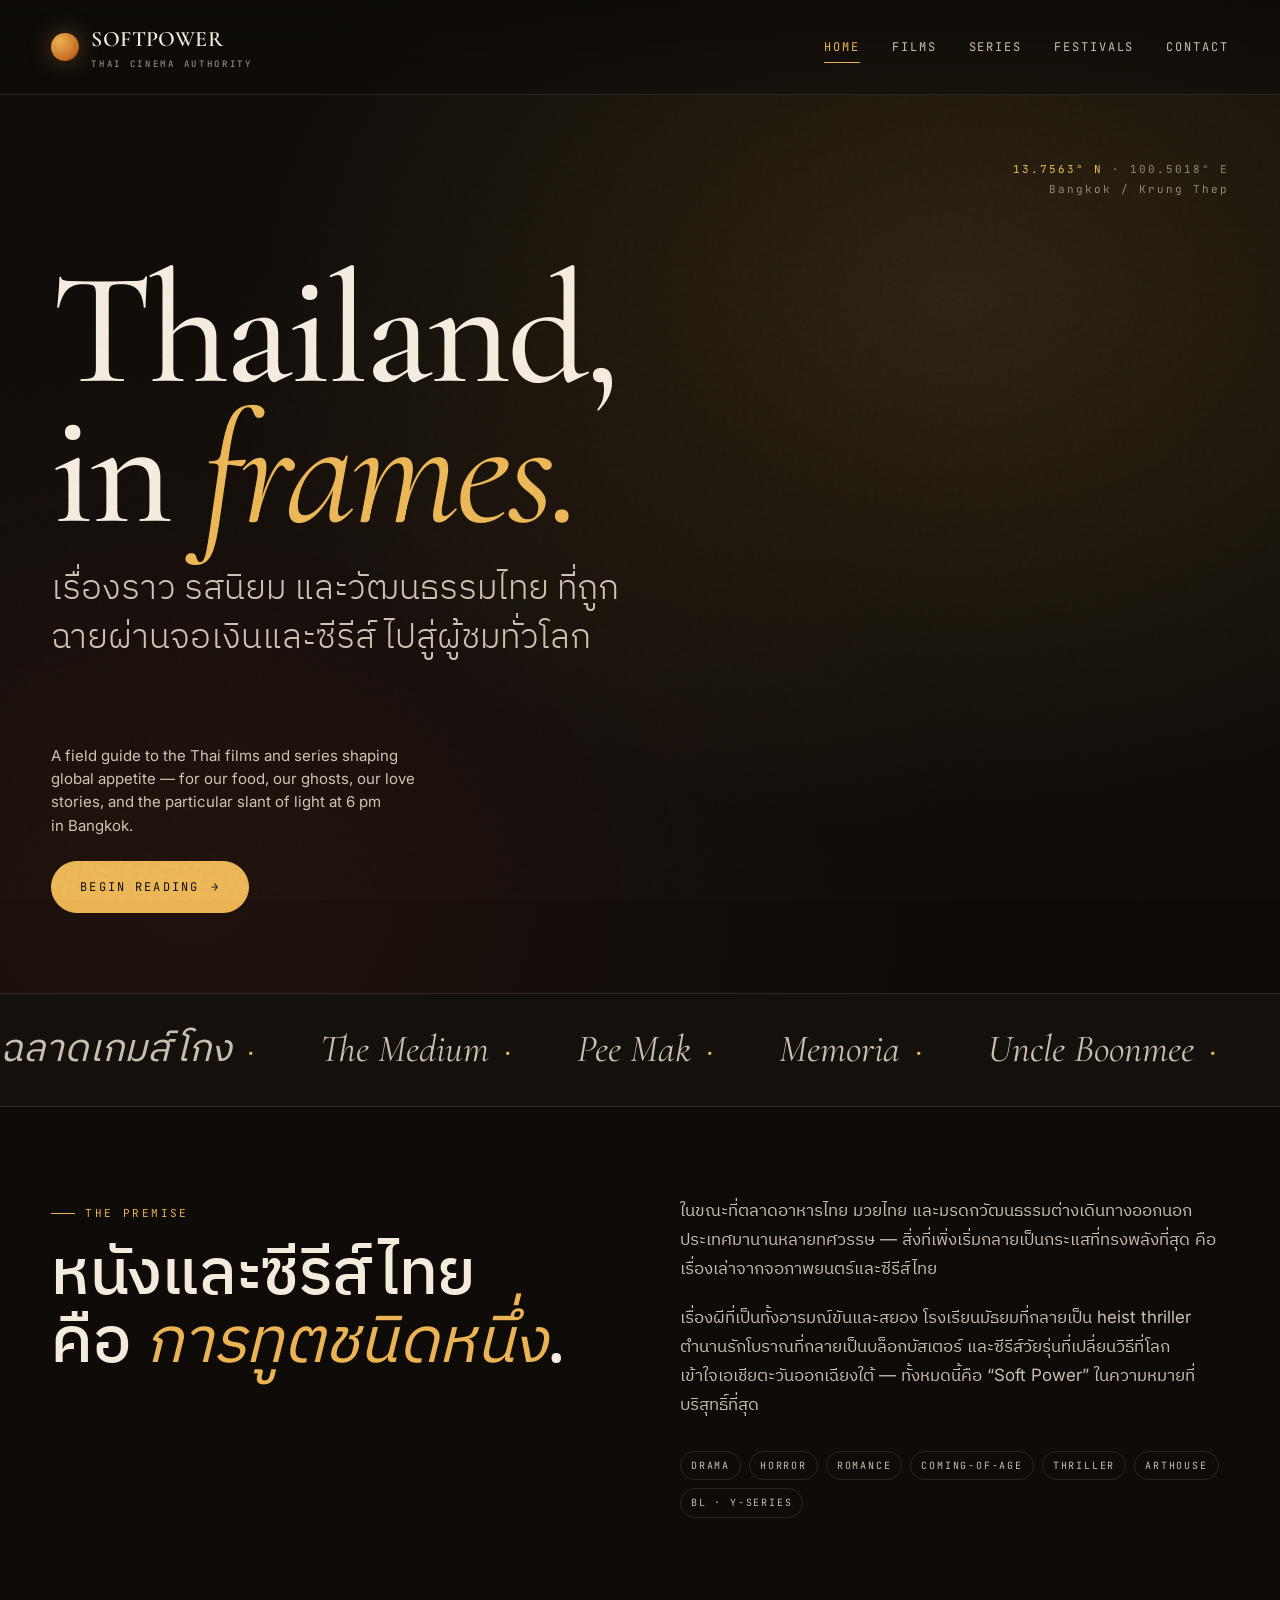
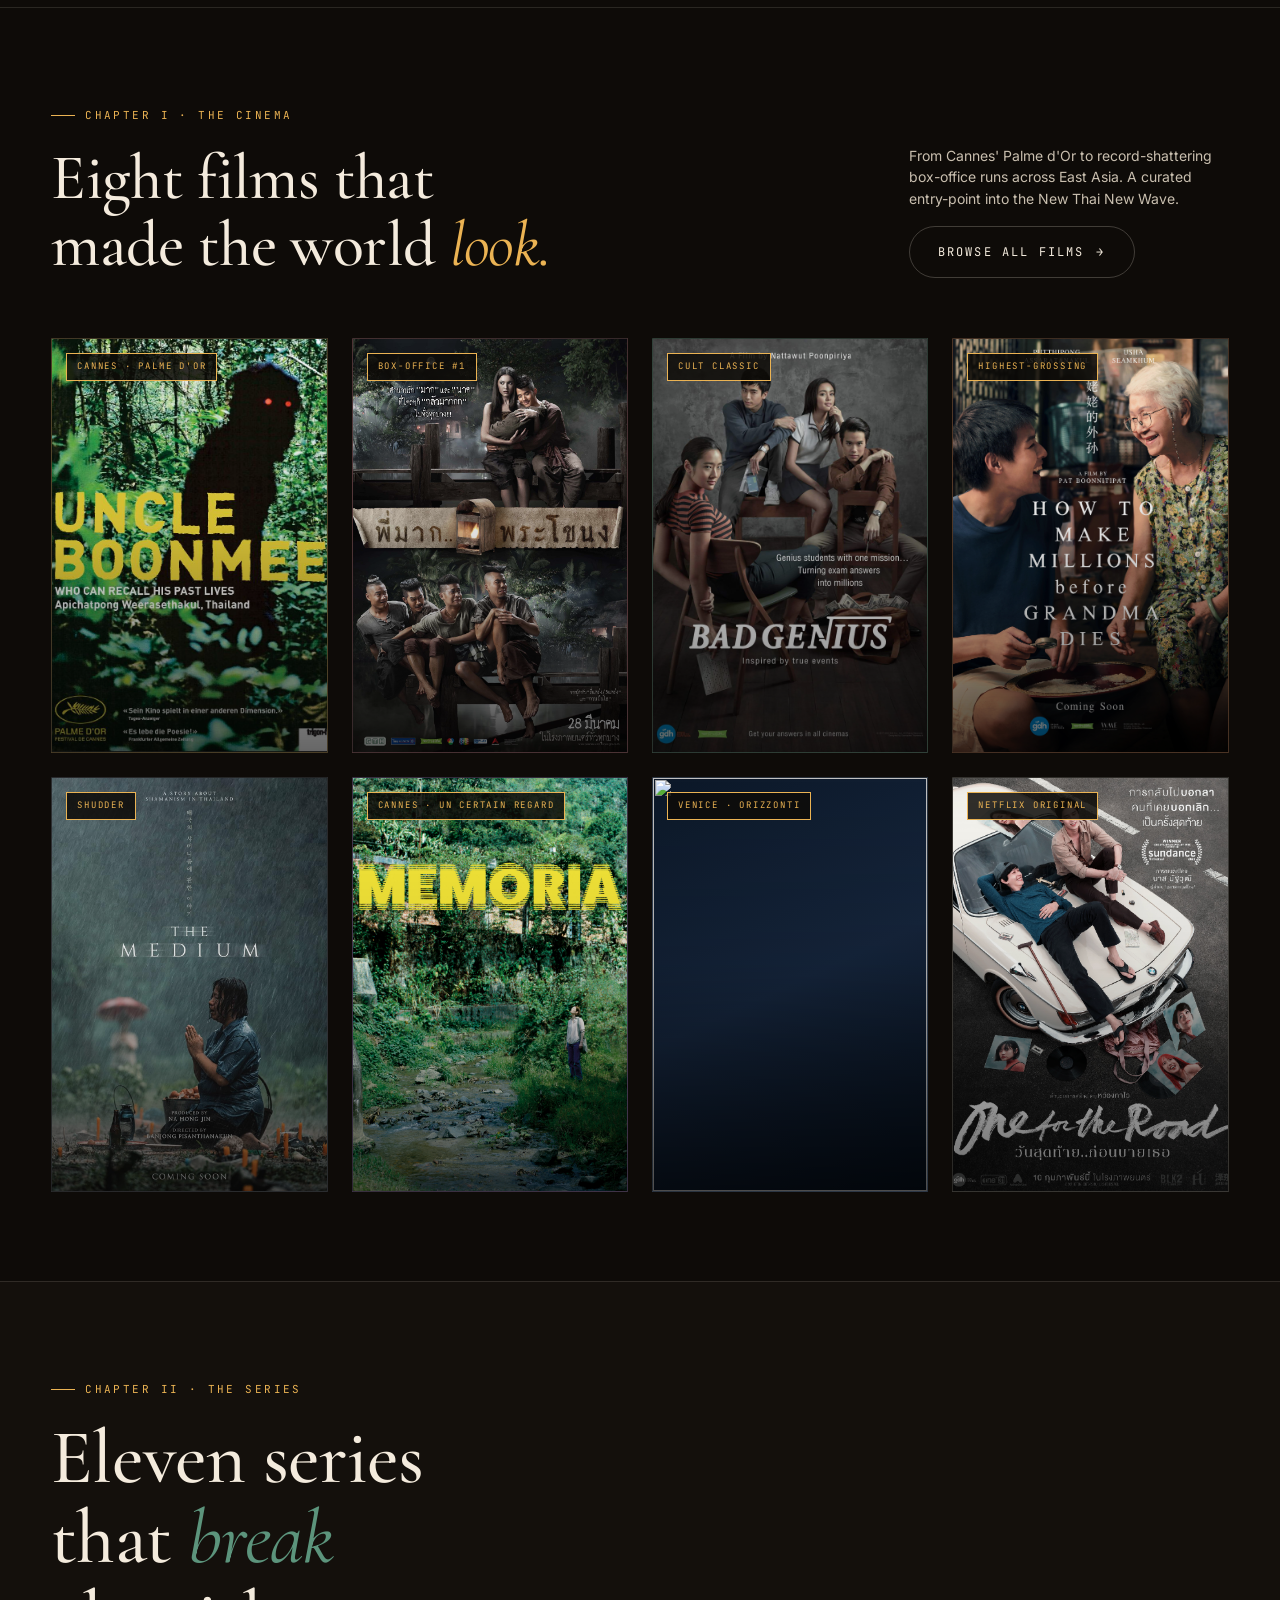
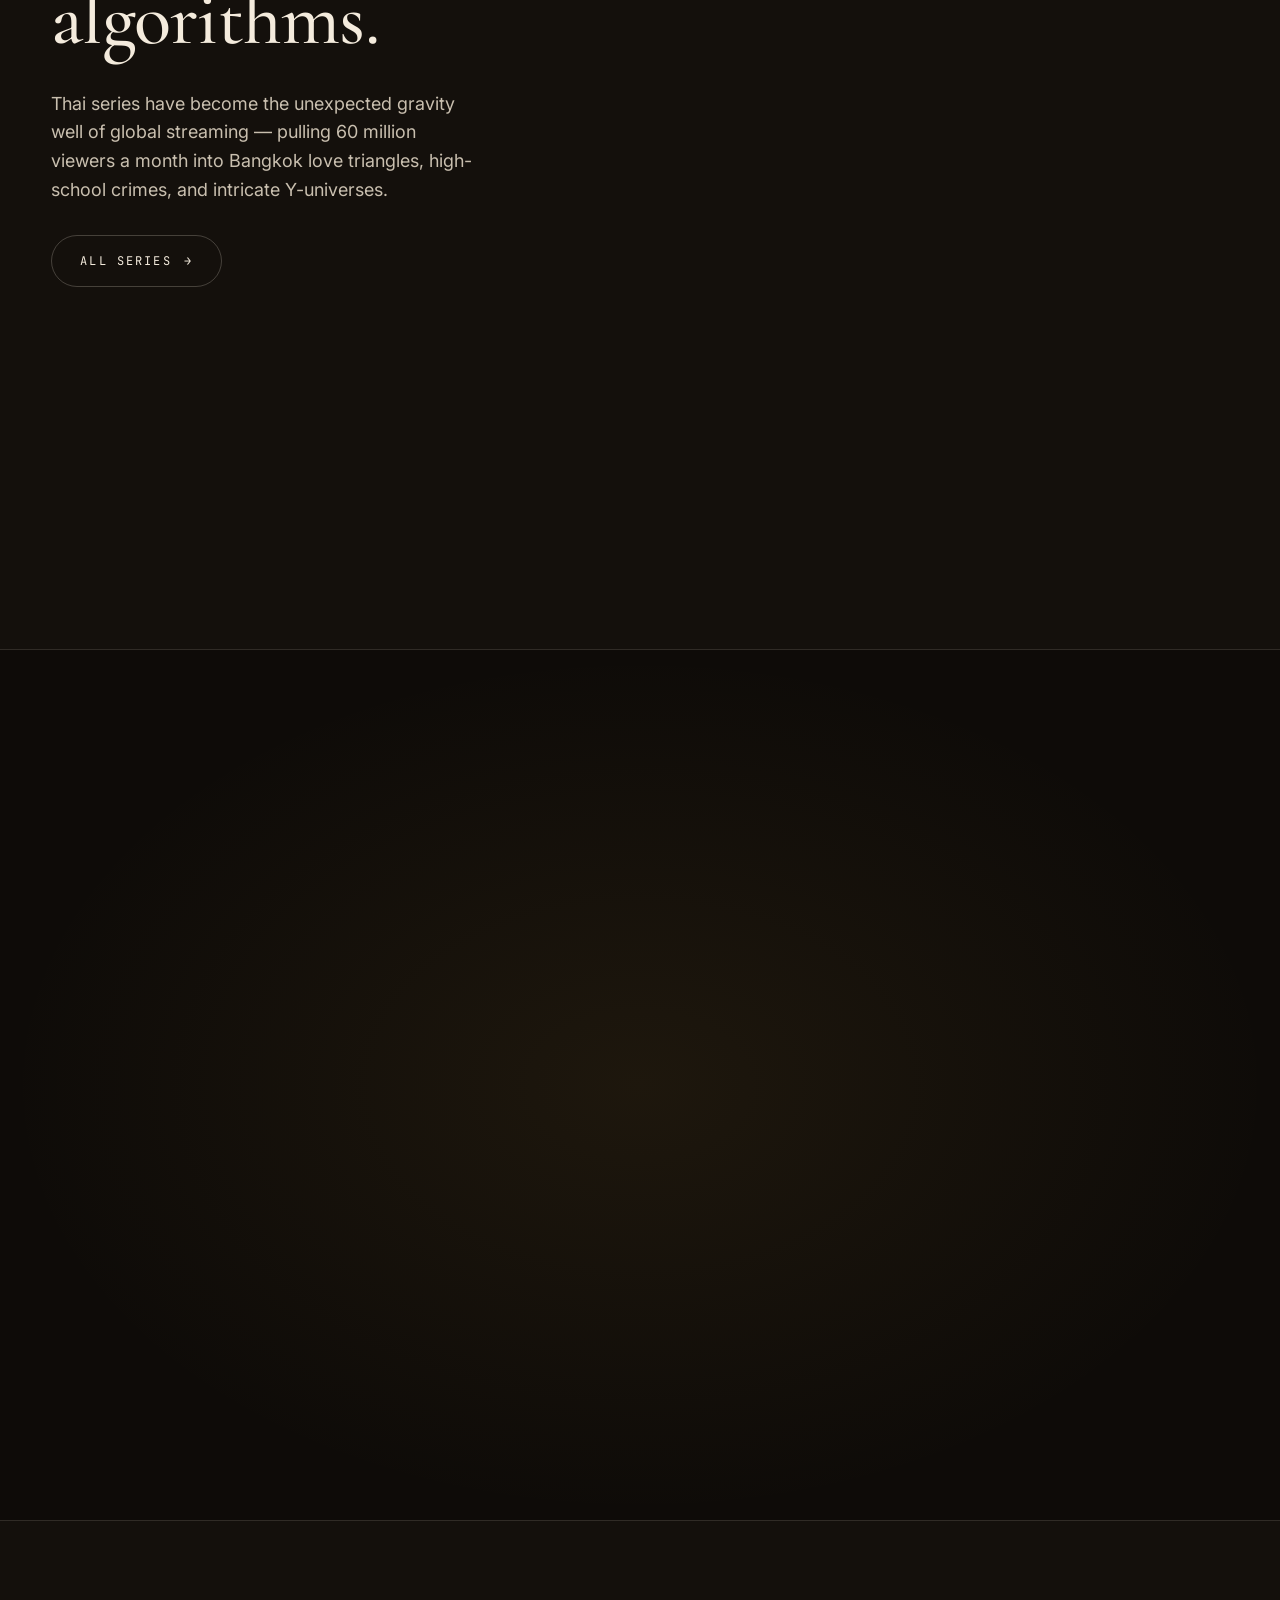
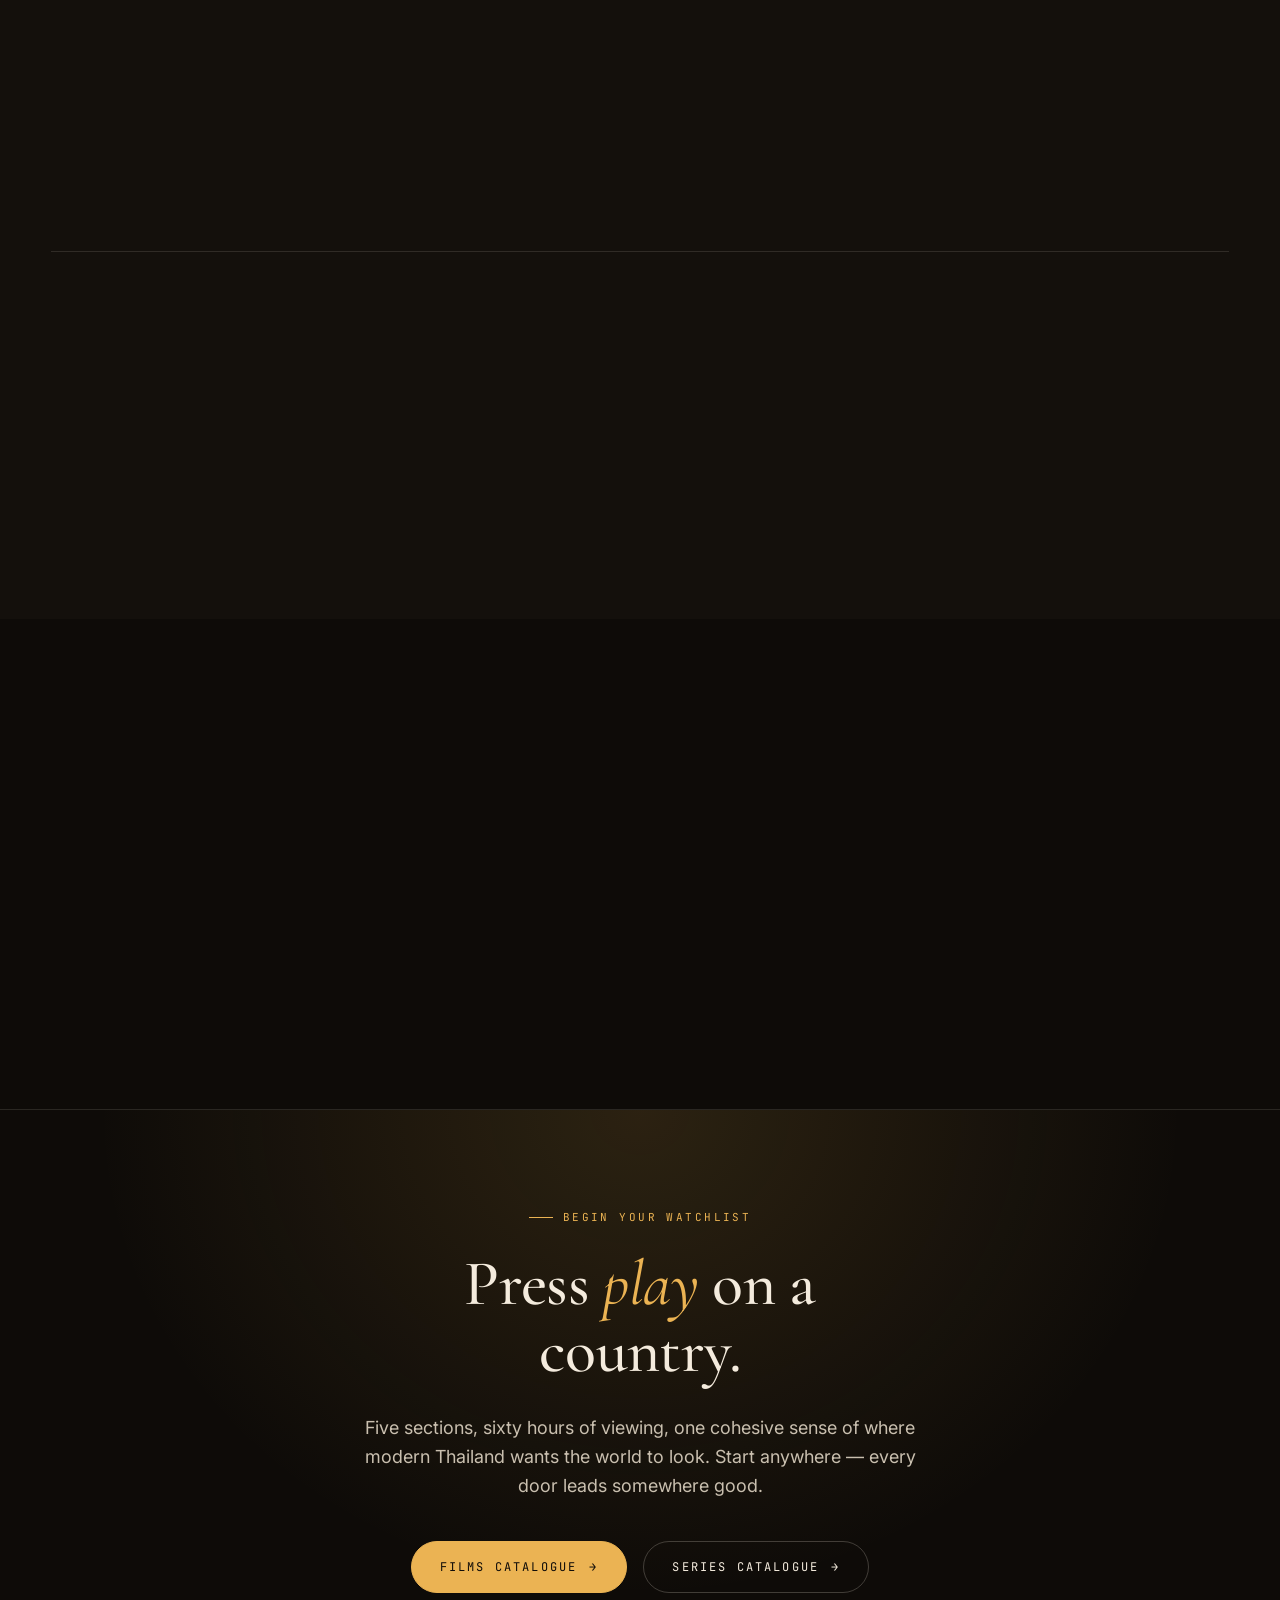
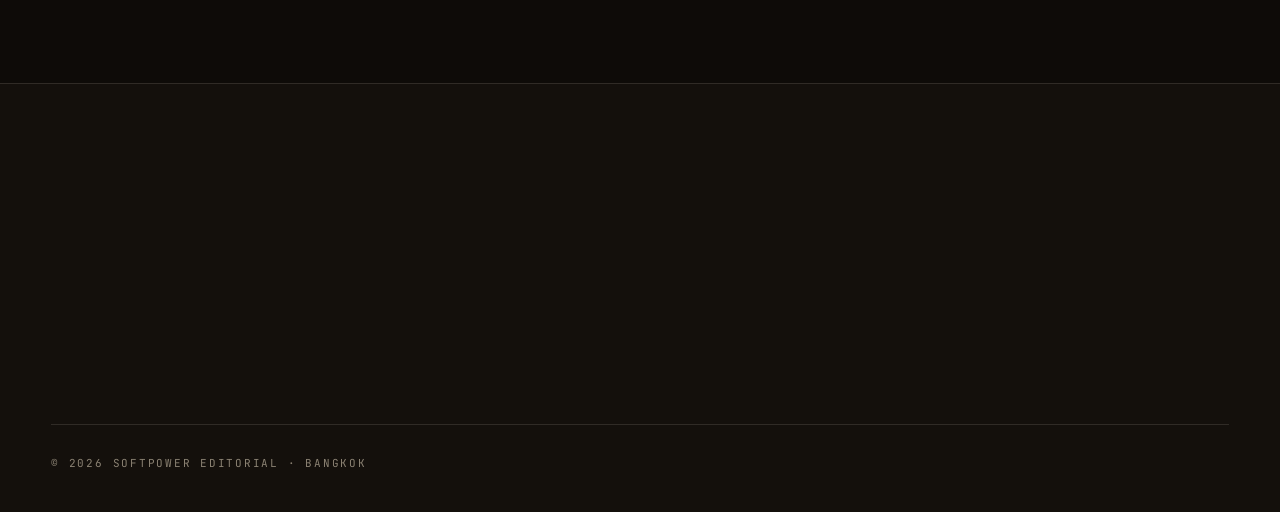
==== project/index.html @ e5177e9b "Add files via upload" ====
<!DOCTYPE html>
<html lang="th">
<head>
<meta charset="UTF-8" />
<meta name="viewport" content="width=device-width, initial-scale=1.0" />
<title>SOFTPOWER — Thai Cinema & Series</title>
<link rel="stylesheet" href="assets/styles.css" />
<link rel="stylesheet" href="assets/anim.css" />
<style>
  /* ---------- Hero ---------- */
  .hero {
    position: relative;
    min-height: 100vh;
    padding: 160px var(--pad) 80px;
    overflow: hidden;
    display: flex;
    flex-direction: column;
    justify-content: space-between;
    background:
      radial-gradient(ellipse at 75% 30%, rgba(214,164,70,0.15), transparent 55%),
      radial-gradient(ellipse at 15% 90%, rgba(180,80,60,0.1), transparent 50%),
      var(--bg);
  }
  .hero-top {
    display: grid;
    grid-template-columns: 1fr auto;
    align-items: start;
    gap: 40px;
    max-width: var(--maxw);
    margin: 0 auto;
    width: 100%;
  }
  .hero-coord {
    font-family: var(--mono);
    font-size: 11px;
    letter-spacing: 0.18em;
    color: var(--ink-3);
    text-align: right;
    line-height: 1.8;
  }
  .hero-coord span { color: var(--gold); }

  .hero-title {
    max-width: var(--maxw);
    margin: 60px auto 0;
    width: 100%;
  }
  .hero-title h1 {
    font-size: clamp(64px, 12.5vw, 220px);
    line-height: 0.88;
    letter-spacing: -0.025em;
    font-weight: 500;
  }
  .hero-title h1 .row { display: block; }
  .hero-title h1 em { font-style: italic; color: var(--gold); font-weight: 400; }
  .hero-title h1 .thai-line {
    font-family: var(--thai);
    font-size: 0.22em;
    font-style: normal;
    font-weight: 300;
    color: var(--ink-2);
    letter-spacing: 0;
    margin-top: 24px;
    display: block;
    line-height: 1.4;
    max-width: 600px;
  }

  .hero-bottom {
    max-width: var(--maxw);
    margin: 80px auto 0;
    width: 100%;
    display: grid;
    grid-template-columns: 1fr 1fr 1fr;
    gap: 40px;
    align-items: end;
  }
  @media (max-width: 880px) {
    .hero-bottom { grid-template-columns: 1fr; }
  }
  .hero-blurb { max-width: 380px; }
  .hero-blurb p { font-size: 15px; color: var(--ink-2); margin-bottom: 24px; }

  .hero-stat { text-align: center; border-left: 1px solid var(--line); padding-left: 24px; }
  .hero-stat:first-of-type { border-left: none; padding-left: 0; }
  .hero-stat .num {
    font-family: var(--serif);
    font-size: clamp(48px, 6vw, 88px);
    font-weight: 500;
    line-height: 1;
    color: var(--gold);
    font-style: italic;
  }
  .hero-stat .lbl {
    font-family: var(--mono);
    font-size: 10px;
    letter-spacing: 0.2em;
    text-transform: uppercase;
    color: var(--ink-3);
    margin-top: 12px;
  }

  .hero-feature {
    text-align: right;
  }
  .hero-feature .poster {
    aspect-ratio: 3/4;
    max-width: 280px;
    margin-left: auto;
    margin-bottom: 16px;
  }
  .hero-feature .name { font-family: var(--serif); font-size: 22px; font-style: italic; }
  .hero-feature .desc { font-family: var(--mono); font-size: 10px; letter-spacing: 0.18em; text-transform: uppercase; color: var(--ink-3); margin-top: 4px; }

  /* ---------- Marquee ---------- */
  .marquee {
    border-top: 1px solid var(--line);
    border-bottom: 1px solid var(--line);
    padding: 26px 0;
    overflow: hidden;
    background: var(--bg-2);
    white-space: nowrap;
  }
  .marquee-track {
    display: inline-flex;
    gap: 60px;
    animation: marquee 60s linear infinite;
    font-family: var(--serif);
    font-size: clamp(28px, 3vw, 44px);
    font-style: italic;
  }
  .marquee-track span { color: var(--ink-2); }
  .marquee-track em { color: var(--gold); font-style: normal; padding: 0 6px; }
  @keyframes marquee {
    from { transform: translateX(0); }
    to { transform: translateX(-50%); }
  }

  /* ---------- Story block ---------- */
  .story-grid {
    display: grid;
    grid-template-columns: 1fr 1fr;
    gap: 80px;
    align-items: start;
  }
  @media (max-width: 880px) {
    .story-grid { grid-template-columns: 1fr; gap: 40px; }
  }
  .story-grid h2 em { color: var(--gold); font-style: italic; font-weight: 400; }
  .story-text p { color: var(--ink-2); margin-bottom: 20px; font-size: 17px; line-height: 1.7; }
  .story-tags {
    display: flex; flex-wrap: wrap; gap: 8px; margin-top: 32px;
  }

  /* ---------- Featured films section ---------- */
  .section-head {
    display: flex;
    justify-content: space-between;
    align-items: end;
    margin-bottom: 60px;
    gap: 40px;
    flex-wrap: wrap;
  }
  .section-head h2 em { color: var(--gold); font-style: italic; font-weight: 400; }
  .section-head .right { max-width: 320px; }
  .section-head .right p { font-size: 14px; color: var(--ink-2); margin-bottom: 16px; }

  .film-grid {
    display: grid;
    grid-template-columns: repeat(4, 1fr);
    gap: 24px;
  }
  @media (max-width: 980px) { .film-grid { grid-template-columns: repeat(3, 1fr); } }
  @media (max-width: 720px) { .film-grid { grid-template-columns: repeat(2, 1fr); } }

  /* ---------- Editorial split (series) ---------- */
  .series-editorial {
    background: var(--bg-2);
    border-top: 1px solid var(--line);
    border-bottom: 1px solid var(--line);
  }
  .series-grid {
    display: grid;
    grid-template-columns: 1fr 1.6fr;
    gap: 60px;
  }
  @media (max-width: 880px) {
    .series-grid { grid-template-columns: 1fr; }
  }
  .series-headline h2 { font-size: clamp(40px, 6vw, 88px); }
  .series-headline h2 em { color: var(--jade); font-style: italic; font-weight: 400; }
  .series-headline .lead { margin-top: 30px; margin-bottom: 30px; }

  .series-list { display: flex; flex-direction: column; }
  .series-row {
    display: grid;
    grid-template-columns: 80px 1fr auto;
    gap: 24px;
    align-items: center;
    padding: 22px 0;
    border-bottom: 1px solid var(--line);
    transition: background 0.2s;
    cursor: pointer;
  }
  .series-row:first-child { border-top: 1px solid var(--line); }
  .series-row:hover { background: rgba(214,164,70,0.04); padding-left: 8px; }
  .series-row .num {
    font-family: var(--mono);
    font-size: 11px;
    letter-spacing: 0.18em;
    color: var(--ink-3);
  }
  .series-row .title { font-family: var(--serif); font-size: 26px; line-height: 1.1; }
  .series-row .title em { color: var(--gold); font-style: italic; }
  .series-row .title small {
    display: block;
    font-family: var(--thai);
    font-size: 13px;
    color: var(--ink-3);
    margin-top: 4px;
  }
  .series-row .info {
    font-family: var(--mono);
    font-size: 10px;
    letter-spacing: 0.16em;
    text-transform: uppercase;
    color: var(--ink-3);
    text-align: right;
  }
  .series-row .info span { display: block; }
  .series-row .info .yr { color: var(--gold); }
  @media (max-width: 600px) {
    .series-row { grid-template-columns: 50px 1fr; }
    .series-row .info { display: none; }
  }

  /* ---------- Spotlight ---------- */
  .spotlight {
    background:
      radial-gradient(ellipse at center, rgba(214,164,70,0.08), transparent 70%),
      var(--bg);
  }
  .spotlight-grid {
    display: grid;
    grid-template-columns: 1fr 1.1fr;
    gap: 60px;
    align-items: center;
  }
  @media (max-width: 880px) {
    .spotlight-grid { grid-template-columns: 1fr; }
  }
  .spotlight .poster { aspect-ratio: 2/3; max-width: 460px; }
  .spotlight h2 em { color: var(--gold); font-style: italic; font-weight: 400; }
  .spotlight .meta-grid {
    display: grid;
    grid-template-columns: repeat(3, 1fr);
    border-top: 1px solid var(--line);
    border-bottom: 1px solid var(--line);
    margin: 32px 0;
  }
  .spotlight .meta-cell {
    padding: 18px 0;
    border-right: 1px solid var(--line);
  }
  .spotlight .meta-cell:last-child { border-right: none; padding-left: 18px; }
  .spotlight .meta-cell:nth-child(2) { padding-left: 18px; }
  .spotlight .meta-cell .lbl { font-family: var(--mono); font-size: 10px; letter-spacing: 0.2em; text-transform: uppercase; color: var(--ink-3); margin-bottom: 6px; }
  .spotlight .meta-cell .val { font-family: var(--serif); font-size: 22px; font-style: italic; color: var(--gold); }

  /* ---------- Impact stats ---------- */
  .impact {
    background: var(--bg-2);
    border-top: 1px solid var(--line);
  }
  .impact-grid {
    display: grid;
    grid-template-columns: repeat(4, 1fr);
    gap: 0;
    border-top: 1px solid var(--line);
    margin-top: 60px;
  }
  @media (max-width: 880px) { .impact-grid { grid-template-columns: repeat(2, 1fr); } }
  .impact-cell {
    padding: 50px 30px 50px 0;
    border-right: 1px solid var(--line);
  }
  .impact-cell:last-child { border-right: none; }
  .impact-cell:nth-child(2), .impact-cell:nth-child(3), .impact-cell:nth-child(4) {
    padding-left: 30px;
  }
  @media (max-width: 880px) {
    .impact-cell:nth-child(2n) { border-right: none; }
  }
  .impact-cell .big {
    font-family: var(--serif);
    font-size: clamp(56px, 7vw, 96px);
    line-height: 1;
    font-style: italic;
    font-weight: 400;
    color: var(--gold);
  }
  .impact-cell .big .unit { font-size: 0.4em; vertical-align: super; color: var(--ink-2); font-style: normal; margin-left: 4px; }
  .impact-cell .cap { font-family: var(--mono); font-size: 11px; letter-spacing: 0.18em; text-transform: uppercase; color: var(--ink-3); margin-top: 16px; }
  .impact-cell .desc { color: var(--ink-2); font-size: 14px; margin-top: 12px; }

  /* ---------- Quote ---------- */
  .quote {
    text-align: center;
    max-width: 900px;
    margin: 0 auto;
  }
  .quote-mark { font-family: var(--serif); font-size: 160px; line-height: 0.4; color: var(--gold); }
  .quote q {
    font-family: var(--serif);
    font-style: italic;
    font-size: clamp(28px, 3.4vw, 48px);
    line-height: 1.3;
    color: var(--ink);
    display: block;
    margin: 30px 0 30px;
    quotes: none;
  }
  .quote q::before, .quote q::after { content: ''; }
  .quote-attr { font-family: var(--mono); font-size: 11px; letter-spacing: 0.2em; text-transform: uppercase; color: var(--ink-3); }
  .quote-attr span { color: var(--gold); }

  /* ---------- CTA ---------- */
  .cta {
    text-align: center;
    background:
      radial-gradient(ellipse at center top, rgba(214,164,70,0.15), transparent 60%),
      var(--bg);
    border-top: 1px solid var(--line);
  }
  .cta h2 em { color: var(--gold); font-style: italic; font-weight: 400; }
  .cta .lead { max-width: 580px; margin: 30px auto 40px; }
  .cta-buttons { display: inline-flex; gap: 16px; flex-wrap: wrap; justify-content: center; }
</style>
<script src="https://mcp.figma.com/mcp/html-to-design/capture.js"></script>
</head>
<body>
<div class="grain"></div>

<nav class="nav">
  <a href="index.html" class="brand">
    <div class="mark"></div>
    <div>SOFTPOWER<small>Thai Cinema Authority</small></div>
  </a>
  <ul class="nav-links">
    <li><a href="index.html" class="active">Home</a></li>
    <li><a href="films.html">Films</a></li>
    <li><a href="series.html">Series</a></li>
    <li><a href="festivals.html">Festivals</a></li>
    <li><a href="contact.html">Contact</a></li>
  </ul>
</nav>

<!-- ============== HERO ============== -->
<header class="hero" data-screen-label="01 Hero">
  <div class="hero-top">
    <div>
    </div>
    <div class="hero-coord">
      <div><span>13.7563° N</span> · 100.5018° E</div>
      <div>Bangkok / Krung Thep</div>
    </div>
  </div>

  <div class="hero-title">
    <h1>
      <span class="row">Thailand,</span>
      <span class="row">in <em>frames.</em></span>
      <span class="thai-line">เรื่องราว รสนิยม และวัฒนธรรมไทย ที่ถูกฉายผ่านจอเงินและซีรีส์ ไปสู่ผู้ชมทั่วโลก</span>
    </h1>
  </div>

  <div class="hero-bottom">
    <div class="hero-blurb">
      <p>A field guide to the Thai films and series shaping global appetite — for our food, our ghosts, our love stories, and the particular slant of light at 6 pm in Bangkok.</p>
      <a href="#story" class="btn btn--primary">Begin reading <span class="arr">→</span></a>
    </div>
  </div>
</header>

<!-- ============== MARQUEE ============== -->
<div class="marquee">
  <div class="marquee-track">
    <span>ฉลาดเกมส์โกง <em>·</em></span>
    <span>The Medium <em>·</em></span>
    <span>Pee Mak <em>·</em></span>
    <span>Memoria <em>·</em></span>
    <span>Uncle Boonmee <em>·</em></span>
    <span>Hunger <em>·</em></span>
    <span>Hormones <em>·</em></span>
    <span>Bad Genius <em>·</em></span>
    <span>Manta Ray <em>·</em></span>
    <span>Doctor Climax <em>·</em></span>
    <span>Girl from Nowhere <em>·</em></span>
    <span>One for the Road <em>·</em></span>
    <!-- duplicate for seamless loop -->
    <span>ฉลาดเกมส์โกง <em>·</em></span>
    <span>The Medium <em>·</em></span>
    <span>Pee Mak <em>·</em></span>
    <span>Memoria <em>·</em></span>
    <span>Uncle Boonmee <em>·</em></span>
    <span>Hunger <em>·</em></span>
    <span>Hormones <em>·</em></span>
    <span>Bad Genius <em>·</em></span>
    <span>Manta Ray <em>·</em></span>
    <span>Doctor Climax <em>·</em></span>
    <span>Girl from Nowhere <em>·</em></span>
    <span>One for the Road <em>·</em></span>
  </div>
</div>

<!-- ============== STORY ============== -->
<section id="story" data-screen-label="02 Story">
  <div class="wrap">
    <div class="story-grid">
      <div>
        <div class="eyebrow">The Premise</div>
        <h2 class="thai" style="margin-top:20px;">หนังและซีรีส์ไทย<br/>คือ <em>การทูตชนิดหนึ่ง</em>.</h2>
      </div>
      <div class="story-text">
        <p>ในขณะที่ตลาดอาหารไทย มวยไทย และมรดกวัฒนธรรมต่างเดินทางออกนอกประเทศมานานหลายทศวรรษ — สิ่งที่เพิ่งเริ่มกลายเป็นกระแสที่ทรงพลังที่สุด คือเรื่องเล่าจากจอภาพยนตร์และซีรีส์ไทย</p>
        <p>เรื่องผีที่เป็นทั้งอารมณ์ขันและสยอง โรงเรียนมัธยมที่กลายเป็น heist thriller ตำนานรักโบราณที่กลายเป็นบล็อกบัสเตอร์ และซีรีส์วัยรุ่นที่เปลี่ยนวิธีที่โลกเข้าใจเอเชียตะวันออกเฉียงใต้ — ทั้งหมดนี้คือ “Soft Power” ในความหมายที่บริสุทธิ์ที่สุด</p>
        <div class="story-tags">
          <span class="tag">Drama</span>
          <span class="tag">Horror</span>
          <span class="tag">Romance</span>
          <span class="tag">Coming-of-Age</span>
          <span class="tag">Thriller</span>
          <span class="tag">Arthouse</span>
          <span class="tag">BL · Y-Series</span>
        </div>
      </div>
    </div>
  </div>
</section>

<hr class="rule" />

<!-- ============== FEATURED FILMS ============== -->
<section data-screen-label="03 Featured Films">
  <div class="wrap">
    <div class="section-head">
      <div>
        <div class="eyebrow">Chapter I · The Cinema</div>
        <h2 style="margin-top:20px;">Eight films that<br/>made the world <em>look.</em></h2>
      </div>
      <div class="right">
        <p>From Cannes' Palme d'Or to record-shattering box-office runs across East Asia. A curated entry-point into the New Thai New Wave.</p>
        <a href="films.html" class="btn">Browse all films <span class="arr">→</span></a>
      </div>
    </div>

    <div class="film-grid">
      <a class="card" href="films.html">
        <div class="poster tint-gold">
          <span class="badge">Cannes ·  Palme d'Or</span>
          <img src="images/%E0%B8%A5%E0%B8%B8%E0%B8%87%E0%B8%9A%E0%B8%B8%E0%B8%8D%E0%B8%A1%E0%B8%B5%E0%B8%A3%E0%B8%B0%E0%B8%A5%E0%B8%B6%E0%B8%81%E0%B8%8A%E0%B8%B2%E0%B8%95%E0%B8%B4.jpg" alt="" loading="lazy">
<div class="poster-label"><strong>Uncle Boonmee</strong>Apichatpong W., 2010</div>
        </div>
        <div class="card-meta">
          <div>
            <div class="card-title">Uncle Boonmee</div>
            <div class="card-thai">ลุงบุญมีระลึกชาติ</div>
          </div>
          <div class="card-rating">★ 7.6</div>
        </div>
        <div class="card-info"><span>2010</span><span>Arthouse</span><span>114 min</span></div>
      </a>

      <a class="card" href="films.html">
        <div class="poster tint-rose">
          <span class="badge">Box-Office #1</span>
          <img src="images/%E0%B8%9E%E0%B8%B5%E0%B9%88%E0%B8%A1%E0%B8%B2%E0%B8%81%E0%B8%9E%E0%B8%A3%E0%B8%B0%E0%B9%82%E0%B8%82%E0%B8%99%E0%B8%87.jpg" alt="" loading="lazy">
<div class="poster-label"><strong>Pee Mak</strong>Banjong P., 2013</div>
        </div>
        <div class="card-meta">
          <div>
            <div class="card-title">Pee Mak</div>
            <div class="card-thai">พี่มาก..พระโขนง</div>
          </div>
          <div class="card-rating">★ 7.9</div>
        </div>
        <div class="card-info"><span>2013</span><span>Romance · Horror</span><span>129 min</span></div>
      </a>

      <a class="card" href="films.html">
        <div class="poster tint-jade">
          <span class="badge">Cult Classic</span>
          <img src="images/bad%20genius.jpg" alt="" loading="lazy">
<div class="poster-label"><strong>Bad Genius</strong>Nattawut P., 2017</div>
        </div>
        <div class="card-meta">
          <div>
            <div class="card-title">Bad Genius</div>
            <div class="card-thai">ฉลาดเกมส์โกง</div>
          </div>
          <div class="card-rating">★ 7.6</div>
        </div>
        <div class="card-info"><span>2017</span><span>Heist</span><span>130 min</span></div>
      </a>

      <a class="card" href="films.html">
        <div class="poster tint-rust">
          <span class="badge">Highest-Grossing</span>
          <img src="images/how%20to%20make%20millions%20before%20grandma%20dies.jpg" alt="" loading="lazy">
<div class="poster-label"><strong>How to Make Millions Before Grandma Dies</strong>Pat B., 2024</div>
        </div>
        <div class="card-meta">
          <div>
            <div class="card-title">How to Make Millions…</div>
            <div class="card-thai">หลานม่า</div>
          </div>
          <div class="card-rating">★ 8.0</div>
        </div>
        <div class="card-info"><span>2024</span><span>Drama</span><span>125 min</span></div>
      </a>

      <a class="card" href="films.html">
        <div class="poster tint-night">
          <span class="badge">Shudder</span>
          <img src="images/the%20medium.jpg" alt="" loading="lazy">
<div class="poster-label"><strong>The Medium</strong>Banjong P., 2021</div>
        </div>
        <div class="card-meta">
          <div>
            <div class="card-title">The Medium</div>
            <div class="card-thai">ร่างทรง</div>
          </div>
          <div class="card-rating">★ 6.9</div>
        </div>
        <div class="card-info"><span>2021</span><span>Horror</span><span>131 min</span></div>
      </a>

      <a class="card" href="films.html">
        <div class="poster tint-violet">
          <span class="badge">Cannes ·  Un Certain Regard</span>
          <img src="images/memoria.jpg" alt="" loading="lazy">
<div class="poster-label"><strong>Memoria</strong>Apichatpong W., 2021</div>
        </div>
        <div class="card-meta">
          <div>
            <div class="card-title">Memoria</div>
            <div class="card-thai">เมโมเรีย</div>
          </div>
          <div class="card-rating">★ 7.0</div>
        </div>
        <div class="card-info"><span>2021</span><span>Arthouse</span><span>136 min</span></div>
      </a>

      <a class="card" href="films.html">
        <div class="poster tint-blue">
          <span class="badge">Venice · Orizzonti</span>
          <img src="images/manta%20ray.jpg" alt="" loading="lazy">
<div class="poster-label"><strong>Manta Ray</strong>Phuttiphong A., 2018</div>
        </div>
        <div class="card-meta">
          <div>
            <div class="card-title">Manta Ray</div>
            <div class="card-thai">กระเบนราหู</div>
          </div>
          <div class="card-rating">★ 6.8</div>
        </div>
        <div class="card-info"><span>2018</span><span>Drama</span><span>105 min</span></div>
      </a>

      <a class="card" href="films.html">
        <div class="poster tint-mist">
          <span class="badge">Netflix Original</span>
          <img src="images/one%20for%20the%20road.jpg" alt="" loading="lazy">
<div class="poster-label"><strong>One for the Road</strong>Baz Poonpiriya, 2021</div>
        </div>
        <div class="card-meta">
          <div>
            <div class="card-title">One for the Road</div>
            <div class="card-thai">วันสุดท้าย..ก่อนบายเธอ</div>
          </div>
          <div class="card-rating">★ 7.0</div>
        </div>
        <div class="card-info"><span>2021</span><span>Drama</span><span>136 min</span></div>
      </a>
    </div>
  </div>
</section>

<!-- ============== SERIES ============== -->
<section class="series-editorial" data-screen-label="04 Series">
  <div class="wrap">
    <div class="series-grid">
      <div class="series-headline">
        <div class="eyebrow">Chapter II · The Series</div>
        <h2 style="margin-top:20px;">Eleven series<br/>that <em>break</em><br/>algorithms.</h2>
        <p class="lead">Thai series have become the unexpected gravity well of global streaming — pulling 60 million viewers a month into Bangkok love triangles, high-school crimes, and intricate Y-universes.</p>
        <a href="series.html" class="btn">All series <span class="arr">→</span></a>
      </div>

      <div class="series-list">
        <a class="series-row" href="series.html">
          <div class="num">N°01</div>
          <div>
            <div class="title"><em>Girl from Nowhere</em></div>
            <small>เด็กใหม่ · Netflix · 2 seasons</small>
          </div>
          <div class="info"><span class="yr">2018—21</span><span>School · Thriller</span></div>
        </a>
        <a class="series-row" href="series.html">
          <div class="num">N°02</div>
          <div>
            <div class="title"><em>Hormones</em></div>
            <small>วัยว้าวุ่น · GDH · 3 seasons</small>
          </div>
          <div class="info"><span class="yr">2013—15</span><span>Coming-of-Age</span></div>
        </a>
        <a class="series-row" href="series.html">
          <div class="num">N°03</div>
          <div>
            <div class="title"><em>Bad Genius: The Series</em></div>
            <small>ฉลาดเกมส์โกง · One31 · Limited</small>
          </div>
          <div class="info"><span class="yr">2020</span><span>Heist</span></div>
        </a>
        <a class="series-row" href="series.html">
          <div class="num">N°04</div>
          <div>
            <div class="title"><em>Hunger</em></div>
            <small>คนหิว เกมกระหาย · Netflix · Film</small>
          </div>
          <div class="info"><span class="yr">2023</span><span>Drama · Food</span></div>
        </a>
        <a class="series-row" href="series.html">
          <div class="num">N°05</div>
          <div>
            <div class="title"><em>Doctor Climax</em></div>
            <small>หมอความรัก · Netflix · S1</small>
          </div>
          <div class="info"><span class="yr">2024</span><span>Period · Comedy</span></div>
        </a>
        <a class="series-row" href="series.html">
          <div class="num">N°06</div>
          <div>
            <div class="title"><em>Master of the House</em></div>
            <small>ลูกผู้ชาย · Netflix · S1</small>
          </div>
          <div class="info"><span class="yr">2024</span><span>Drama · Thriller</span></div>
        </a>
        <a class="series-row" href="series.html">
          <div class="num">N°07</div>
          <div>
            <div class="title"><em>Delete</em></div>
            <small>เดลีท · Netflix · Limited</small>
          </div>
          <div class="info"><span class="yr">2023</span><span>Sci-Fi · Romance</span></div>
        </a>
        <a class="series-row" href="series.html">
          <div class="num">N°08</div>
          <div>
            <div class="title"><em>The Stranded</em></div>
            <small>เคว้ง · Netflix · S1</small>
          </div>
          <div class="info"><span class="yr">2019</span><span>Mystery</span></div>
        </a>
      </div>
    </div>
  </div>
</section>

<!-- ============== SPOTLIGHT ============== -->
<section class="spotlight" id="spotlight" data-screen-label="05 Spotlight">
  <div class="wrap">
    <div class="spotlight-grid">
      <div>
        <div class="poster tint-rose">
          <img src="images/how%20to%20make%20millions%20before%20grandma%20dies.jpg" alt="" loading="lazy">
<div class="poster-label"><strong>หลานม่า · How to Make Millions Before Grandma Dies</strong>still — kitchen scene</div>
        </div>
      </div>
      <div>
        <div class="eyebrow">Spotlight · This Edition</div>
        <h2 style="margin: 20px 0;">A grandson, a grandmother, and an <em>inheritance</em> the world cried over.</h2>
        <p class="lead">Released April 2024, <em style="color:var(--gold)">หลานม่า</em> became the highest-grossing Thai film of all time across Indonesia, Vietnam, and the Philippines — and in doing so, quietly redefined what a Thai family drama could be exported as.</p>

        <div class="meta-grid">
          <div class="meta-cell">
            <div class="lbl">Director</div>
            <div class="val">Pat Boonnitipat</div>
          </div>
          <div class="meta-cell">
            <div class="lbl">Box Office</div>
            <div class="val">$87M+</div>
          </div>
          <div class="meta-cell">
            <div class="lbl">Territories</div>
            <div class="val">23</div>
          </div>
        </div>

        <a class="btn btn--primary" href="films.html">Read the full essay <span class="arr">→</span></a>
      </div>
    </div>
  </div>
</section>

<!-- ============== IMPACT ============== -->
<section class="impact" data-screen-label="06 Impact">
  <div class="wrap">
    <div class="section-head" style="margin-bottom: 0;">
      <div>
        <div class="eyebrow">By the Numbers</div>
        <h2 style="margin-top:20px;">The economics<br/>of <em style="color:var(--gold);font-style:italic;font-weight:400;">storytelling.</em></h2>
      </div>
      <div class="right">
        <p>Thailand's content industry has crossed from cultural export into top-line GDP contributor. Below — the receipts.</p>
      </div>
    </div>

    <div class="impact-grid">
      <div class="impact-cell">
        <div class="big">2.7<span class="unit">B$</span></div>
        <div class="cap">Annual Export Value · 2025</div>
        <div class="desc">Film, series, music, format licensing combined.</div>
      </div>
      <div class="impact-cell">
        <div class="big">+34<span class="unit">%</span></div>
        <div class="cap">YoY Streaming Growth</div>
        <div class="desc">Thai-language content on Netflix, WeTV, iQIYI.</div>
      </div>
      <div class="impact-cell">
        <div class="big">62<span class="unit">M</span></div>
        <div class="cap">Monthly Global Viewers</div>
        <div class="desc">Across the top 12 Thai series titles.</div>
      </div>
      <div class="impact-cell">
        <div class="big">19</div>
        <div class="cap">Festival Selections · 2025</div>
        <div class="desc">Cannes, Venice, Berlin, Toronto, Busan.</div>
      </div>
    </div>
  </div>
</section>

<!-- ============== QUOTE ============== -->
<section data-screen-label="07 Quote">
  <div class="wrap">
    <div class="quote">
      <div class="quote-mark">"</div>
      <q>Thailand doesn't <em style="color:var(--gold);font-style:italic">advertise</em> itself anymore. It just lets you fall in love with a grandmother in a kitchen, and the rest takes care of itself.</q>
      <div class="quote-attr">— <span>Variety Asia</span> · October 2025</div>
    </div>
  </div>
</section>

<!-- ============== CTA ============== -->
<section id="cta" class="cta" data-screen-label="08 CTA">
  <div class="wrap">
    <div class="eyebrow" style="justify-content:center; display:inline-flex;">Begin Your Watchlist</div>
    <h2 style="margin: 24px auto 0; max-width: 14ch;">Press <em>play</em> on a country.</h2>
    <p class="lead">Five sections, sixty hours of viewing, one cohesive sense of where modern Thailand wants the world to look. Start anywhere — every door leads somewhere good.</p>
    <div class="cta-buttons">
      <a href="films.html" class="btn btn--primary">Films catalogue <span class="arr">→</span></a>
      <a href="series.html" class="btn">Series catalogue <span class="arr">→</span></a>
    </div>
  </div>
</section>

<!-- ============== FOOTER ============== -->
<footer class="footer">
  <div class="footer-grid">
    <div>
      <a href="index.html" class="brand">
        <div class="mark"></div>
        <div>SOFTPOWER<small>Thai Cinema Authority</small></div>
      </a>
      <p style="color: var(--ink-2); font-size: 14px; max-width: 380px; margin-top: 20px;">An editorial field guide to the films and series shaping Thailand's place in the global imagination. Independent · non-commercial · updated quarterly.</p>
    </div>
    <div>
      <h4>Sections</h4>
      <ul>
        <li><a href="index.html">Home</a></li>
        <li><a href="films.html">Films</a></li>
        <li><a href="series.html">Series</a></li>
        <li><a href="festivals.html">Festivals</a></li>
        <li><a href="contact.html">Contact</a></li>
      </ul>
    </div>
    <div>
      <h4>This Page</h4>
      <ul>
        <li><a href="#story">Premise</a></li>
        <li><a href="#spotlight">Spotlight</a></li>
        <li><a href="#cta">Watchlist</a></li>
      </ul>
    </div>
  </div>
  <div class="footer-bottom">
    <div>© 2026 Softpower Editorial · Bangkok</div>
  </div>
</footer>

<script src="assets/anim.js"></script>
</body>
</html>
---- project/assets/styles.css ----
/* ==========================================================
   SOFTPOWER — Thai Cinema editorial site
   Shared design system
   ========================================================== */

@import url('https://fonts.googleapis.com/css2?family=Cormorant+Garamond:ital,wght@0,400;0,500;0,600;0,700;1,400;1,500&family=Inter:wght@300;400;500;600;700&family=IBM+Plex+Sans+Thai:wght@300;400;500;600;700&family=JetBrains+Mono:wght@400;500&display=swap');

:root {
  /* Colors — warm midnight palette */
  --bg: #0E0B08;
  --bg-2: #14100C;
  --bg-3: #1C1712;
  --ink: #F4EBDD;
  --ink-2: #C9BFAF;
  --ink-3: #8B8273;
  --line: rgba(244, 235, 221, 0.12);
  --line-strong: rgba(244, 235, 221, 0.22);

  /* Accents */
  --gold: oklch(0.80 0.13 78);     /* saffron gold */
  --gold-deep: oklch(0.62 0.14 55); /* deep gold */
  --jade: oklch(0.62 0.07 165);    /* muted jade */
  --rose: oklch(0.68 0.13 25);     /* lotus rose */

  /* Type */
  --serif: 'Cormorant Garamond', 'IBM Plex Sans Thai', serif;
  --sans: 'Inter', 'IBM Plex Sans Thai', sans-serif;
  --thai: 'IBM Plex Sans Thai', 'Inter', sans-serif;
  --mono: 'JetBrains Mono', monospace;

  /* Spacing */
  --pad: clamp(20px, 4vw, 60px);
  --maxw: 1480px;
}

* { box-sizing: border-box; margin: 0; padding: 0; }

html { scroll-behavior: smooth; }

body {
  background: var(--bg);
  color: var(--ink);
  font-family: var(--sans);
  font-size: 16px;
  line-height: 1.55;
  -webkit-font-smoothing: antialiased;
  text-rendering: optimizeLegibility;
  overflow-x: hidden;
}

::selection { background: var(--gold); color: var(--bg); }

a { color: inherit; text-decoration: none; }
img { display: block; max-width: 100%; }

/* ---------- Type ---------- */
.serif { font-family: var(--serif); font-weight: 500; }
.thai { font-family: var(--thai); }
.mono { font-family: var(--mono); font-size: 0.78em; letter-spacing: 0.08em; text-transform: uppercase; }

h1, h2, h3, h4 { font-family: var(--serif); font-weight: 500; line-height: 1.05; letter-spacing: -0.01em; }
h1 { font-size: clamp(48px, 8vw, 140px); }
h2 { font-size: clamp(36px, 5vw, 76px); }
h3 { font-size: clamp(24px, 2.4vw, 36px); }

p { text-wrap: pretty; }
.lead { font-size: clamp(18px, 1.4vw, 22px); color: var(--ink-2); line-height: 1.6; }

.eyebrow {
  font-family: var(--mono);
  font-size: 11px;
  letter-spacing: 0.22em;
  text-transform: uppercase;
  color: var(--gold);
  display: inline-flex;
  align-items: center;
  gap: 10px;
}
.eyebrow::before {
  content: "";
  display: inline-block;
  width: 24px;
  height: 1px;
  background: currentColor;
}

/* ---------- Layout ---------- */
.wrap {
  max-width: var(--maxw);
  margin: 0 auto;
  padding-inline: var(--pad);
}

section { padding-block: clamp(60px, 7vw, 100px); }

.rule { height: 1px; background: var(--line); border: 0; margin: 0; }

/* ---------- Nav ---------- */
.nav {
  position: fixed;
  top: 0; left: 0; right: 0;
  z-index: 50;
  padding: 22px var(--pad);
  display: flex;
  align-items: center;
  justify-content: space-between;
  backdrop-filter: blur(14px);
  background: linear-gradient(180deg, rgba(14,11,8,0.85), rgba(14,11,8,0.55));
  border-bottom: 1px solid var(--line);
}

.brand {
  display: flex;
  align-items: center;
  gap: 12px;
  font-family: var(--serif);
  font-size: 22px;
  font-weight: 600;
  letter-spacing: 0.02em;
}
.brand .mark {
  width: 28px; height: 28px;
  border-radius: 50%;
  background: radial-gradient(circle at 30% 30%, var(--gold), var(--gold-deep) 70%, #3a2410);
  box-shadow: 0 0 24px rgba(214, 164, 70, 0.35);
}
.brand small {
  display: block;
  font-family: var(--mono);
  font-size: 9px;
  letter-spacing: 0.3em;
  color: var(--ink-3);
  text-transform: uppercase;
  margin-top: 2px;
}

.nav-links {
  display: flex;
  gap: 32px;
  list-style: none;
  font-family: var(--mono);
  font-size: 12px;
  letter-spacing: 0.16em;
  text-transform: uppercase;
}
.nav-links a {
  color: var(--ink-2);
  position: relative;
  padding: 4px 0;
  transition: color 0.2s;
}
.nav-links a:hover { color: var(--ink); }
.nav-links a.active { color: var(--gold); }
.nav-links a.active::after {
  content: "";
  position: absolute;
  bottom: -4px; left: 0; right: 0;
  height: 1px; background: var(--gold);
}

.nav-cta {
  font-family: var(--mono);
  font-size: 11px;
  letter-spacing: 0.18em;
  text-transform: uppercase;
  border: 1px solid var(--line-strong);
  padding: 10px 18px;
  border-radius: 999px;
  transition: all 0.2s;
}
.nav-cta:hover { background: var(--gold); color: var(--bg); border-color: var(--gold); }

@media (max-width: 880px) {
  .nav-links { display: none; }
}

/* ---------- Buttons ---------- */
.btn {
  display: inline-flex;
  align-items: center;
  gap: 12px;
  font-family: var(--mono);
  font-size: 12px;
  letter-spacing: 0.18em;
  text-transform: uppercase;
  padding: 16px 28px;
  border-radius: 999px;
  border: 1px solid var(--line-strong);
  transition: all 0.25s;
  cursor: pointer;
  background: transparent;
  color: var(--ink);
}
.btn:hover { border-color: var(--gold); color: var(--gold); }
.btn--primary {
  background: var(--gold);
  color: var(--bg);
  border-color: var(--gold);
}
.btn--primary:hover { background: transparent; color: var(--gold); }
.btn .arr { display: inline-block; transition: transform 0.25s; }
.btn:hover .arr { transform: translateX(4px); }

/* ---------- Footer ---------- */
.footer {
  border-top: 1px solid var(--line);
  padding: 80px var(--pad) 40px;
  background: var(--bg-2);
}
.footer-grid {
  max-width: var(--maxw);
  margin: 0 auto;
  display: grid;
  grid-template-columns: 2fr 1fr 1fr;
  gap: 60px;
}
@media (max-width: 880px) {
  .footer-grid { grid-template-columns: 1fr 1fr; }
}
.footer h4 {
  font-family: var(--mono);
  font-size: 11px;
  letter-spacing: 0.22em;
  text-transform: uppercase;
  color: var(--gold);
  margin-bottom: 20px;
  font-weight: 500;
}
.footer ul { list-style: none; }
.footer li { margin-bottom: 12px; font-size: 14px; color: var(--ink-2); }
.footer li a:hover { color: var(--gold); }
.footer-bottom {
  max-width: var(--maxw);
  margin: 60px auto 0;
  padding-top: 30px;
  border-top: 1px solid var(--line);
  display: flex;
  justify-content: space-between;
  font-family: var(--mono);
  font-size: 11px;
  letter-spacing: 0.16em;
  text-transform: uppercase;
  color: var(--ink-3);
}
@media (max-width: 600px) {
  .footer-bottom { flex-direction: column; gap: 12px; }
}

/* ---------- Poster placeholder ---------- */
.poster {
  position: relative;
  aspect-ratio: 2/3;
  background: var(--bg-3);
  overflow: hidden;
  border: 1px solid var(--line);
  display: flex;
  align-items: center;
  justify-content: center;
}
.poster.landscape { aspect-ratio: 16/9; }


.poster-label {
  position: absolute; bottom: 0; left: 0; right: 0;
  padding: 18px 18px 22px;
  background: linear-gradient(to top, rgba(0,0,0,0.95) 0%, rgba(0,0,0,0.65) 55%, transparent 100%);
  font-family: var(--thai);
  font-size: 15px;
  color: rgba(255,255,255,0.85);
  text-align: left;
  z-index: 4;
  opacity: 0;
  transform: translateY(6px);
  transition: opacity 0.32s ease, transform 0.32s ease;
}
.poster-label strong {
  display: block;
  font-family: var(--serif);
  font-style: italic;
  font-weight: 400;
  font-size: 28px;
  line-height: 1.1;
  text-transform: none;
  letter-spacing: 0;
  color: #fff;
  margin-bottom: 6px;
}
.poster .badge {
  position: absolute;
  top: 14px; left: 14px;
  font-family: var(--mono);
  font-size: 9px;
  letter-spacing: 0.2em;
  text-transform: uppercase;
  color: var(--gold);
  background: rgba(14, 11, 8, 0.85);
  padding: 6px 10px;
  border: 1px solid var(--gold);
  z-index: 2;
}

/* Various tinted poster variants */
.poster.tint-rose { background: linear-gradient(155deg, #2a1418 0%, #3d1d22 50%, #1a0d10 100%); }
.poster.tint-jade { background: linear-gradient(155deg, #0f1f1a 0%, #1a3329 50%, #0a1612 100%); }
.poster.tint-gold { background: linear-gradient(155deg, #2a1f0a 0%, #3d2e10 50%, #1a1408 100%); }
.poster.tint-blue { background: linear-gradient(155deg, #0c1828 0%, #16263d 50%, #07101c 100%); }
.poster.tint-violet { background: linear-gradient(155deg, #1e1428 0%, #2d1d3d 50%, #110a1c 100%); }
.poster.tint-rust { background: linear-gradient(155deg, #2a1408 0%, #3d1f0c 50%, #1a0d05 100%); }
.poster.tint-night { background: linear-gradient(155deg, #0a0c10 0%, #14181f 50%, #05070a 100%); }
.poster.tint-mist { background: linear-gradient(155deg, #1a1a18 0%, #262421 50%, #0c0c0a 100%); }

/* ---------- Cards ---------- */
.card {
  display: block;
  transition: transform 0.4s ease;
}
.card:hover { transform: translateY(-4px); }
.card:hover .poster { border-color: var(--gold); }
.card-meta {
  display: flex;
  justify-content: space-between;
  align-items: baseline;
  margin-top: 14px;
  gap: 12px;
}
.card-title {
  font-family: var(--serif);
  font-size: 22px;
  font-weight: 500;
  line-height: 1.15;
}
.card-thai {
  font-family: var(--thai);
  font-size: 13px;
  color: var(--ink-3);
  margin-top: 2px;
}
.card-info {
  display: flex;
  gap: 14px;
  font-family: var(--mono);
  font-size: 10px;
  letter-spacing: 0.14em;
  text-transform: uppercase;
  color: var(--ink-3);
  margin-top: 8px;
  flex-wrap: wrap;
}
.card-info span { white-space: nowrap; }
.card-rating {
  font-family: var(--mono);
  font-size: 11px;
  color: var(--gold);
}

/* ---------- Misc ---------- */
.tag {
  display: inline-flex;
  align-items: center;
  gap: 6px;
  font-family: var(--mono);
  font-size: 10px;
  letter-spacing: 0.18em;
  text-transform: uppercase;
  color: var(--ink-2);
  border: 1px solid var(--line);
  padding: 6px 10px;
  border-radius: 999px;
}
.tag.tag--gold { color: var(--gold); border-color: var(--gold); }

.grain {
  position: fixed; inset: 0;
  pointer-events: none;
  z-index: 1;
  opacity: 0.5;
  mix-blend-mode: overlay;
  background-image: url("data:image/svg+xml;utf8,<svg viewBox='0 0 200 200' xmlns='http://www.w3.org/2000/svg'><filter id='n'><feTurbulence type='fractalNoise' baseFrequency='0.9' numOctaves='2' stitchTiles='stitch'/></filter><rect width='100%' height='100%' filter='url(%23n)' opacity='0.45'/></svg>");
}

/* Page header (sub pages) */
.pageHead {
  padding-top: 180px;
  padding-bottom: 60px;
  border-bottom: 1px solid var(--line);
}
.pageHead .wrap {
  display: grid;
  grid-template-columns: 1.2fr 1fr;
  gap: 60px;
  align-items: end;
}
@media (max-width: 880px) {
  .pageHead .wrap { grid-template-columns: 1fr; gap: 30px; }
}
.pageHead h1 { font-size: clamp(56px, 9vw, 130px); line-height: 0.95; }
.pageHead h1 em { font-style: italic; color: var(--gold); font-weight: 400; }
.pageHead .lead { max-width: 460px; }

/* ── Real poster images ── */
.poster > img {
  position: absolute;
  inset: 0;
  width: 100%;
  height: 100%;
  object-fit: cover;
  opacity: 1;
  pointer-events: none;
}
.poster::after {
  content: '';
  position: absolute;
  inset: 0;
  background: linear-gradient(to top, rgba(0,0,0,0.6) 0%, rgba(0,0,0,0.1) 55%, transparent 100%);
  z-index: 1;
  pointer-events: none;
}
/* removed override: poster-label uses absolute positioning */
.poster .badge { z-index: 3; }
/* === Full-size poster cards === */
.card-meta, .card-info { display: none; }
.card:hover .poster-label { opacity: 1; transform: translateY(0); }

/* === Series card full-size fix === */
.scard h3,
.scard .th,
.scard .desc,
.scard .meta,
.scard .platforms,
.scard > .footer { display: none; }

.scard:hover .poster-label {
  opacity: 1;
  transform: translateY(0);
}

/* === Shared section header (films, series, home) === */
.section-head {
  display: flex;
  justify-content: space-between;
  align-items: end;
  margin-bottom: 96px;
  gap: 40px;
  flex-wrap: wrap;
}
.section-head h2 em { color: var(--gold); font-style: italic; font-weight: 400; }
.section-head .right { max-width: 360px; }
.section-head .right p { font-size: 14px; color: var(--ink-2); margin-bottom: 16px; }
---- project/assets/anim.css ----
/* ── Minimal animations ── */

@keyframes fadeUp {
  from { opacity: 0; transform: translateY(22px); }
  to   { opacity: 1; transform: translateY(0); }
}
@keyframes fadeIn {
  from { opacity: 0; }
  to   { opacity: 1; }
}

/* Nav */
.nav { animation: fadeIn 0.45s ease both; }

/* Hero (index) */
.hero-title h1   { animation: fadeUp 0.85s ease both 0.1s; }
.hero-coord      { animation: fadeIn 0.6s ease both 0.25s; }
.hero-blurb      { animation: fadeUp 0.7s ease both 0.35s; }
.hero-stat       { animation: fadeUp 0.6s ease both 0.45s; }
.hero-feature    { animation: fadeUp 0.7s ease both 0.3s; }
.marquee         { animation: fadeIn 0.5s ease both 0.55s; }

/* pageHead (inner pages) */
.pageHead .eyebrow { animation: fadeUp 0.6s ease both 0.15s; }
.pageHead h1       { animation: fadeUp 0.85s ease both 0.25s; }
.pageHead .lead    { animation: fadeUp 0.65s ease both 0.4s; }

/* Scroll reveal */
.will-reveal {
  opacity: 0;
  transform: translateY(18px);
  transition: opacity 0.55s ease, transform 0.55s ease;
}
.will-reveal.revealed {
  opacity: 1;
  transform: none;
}
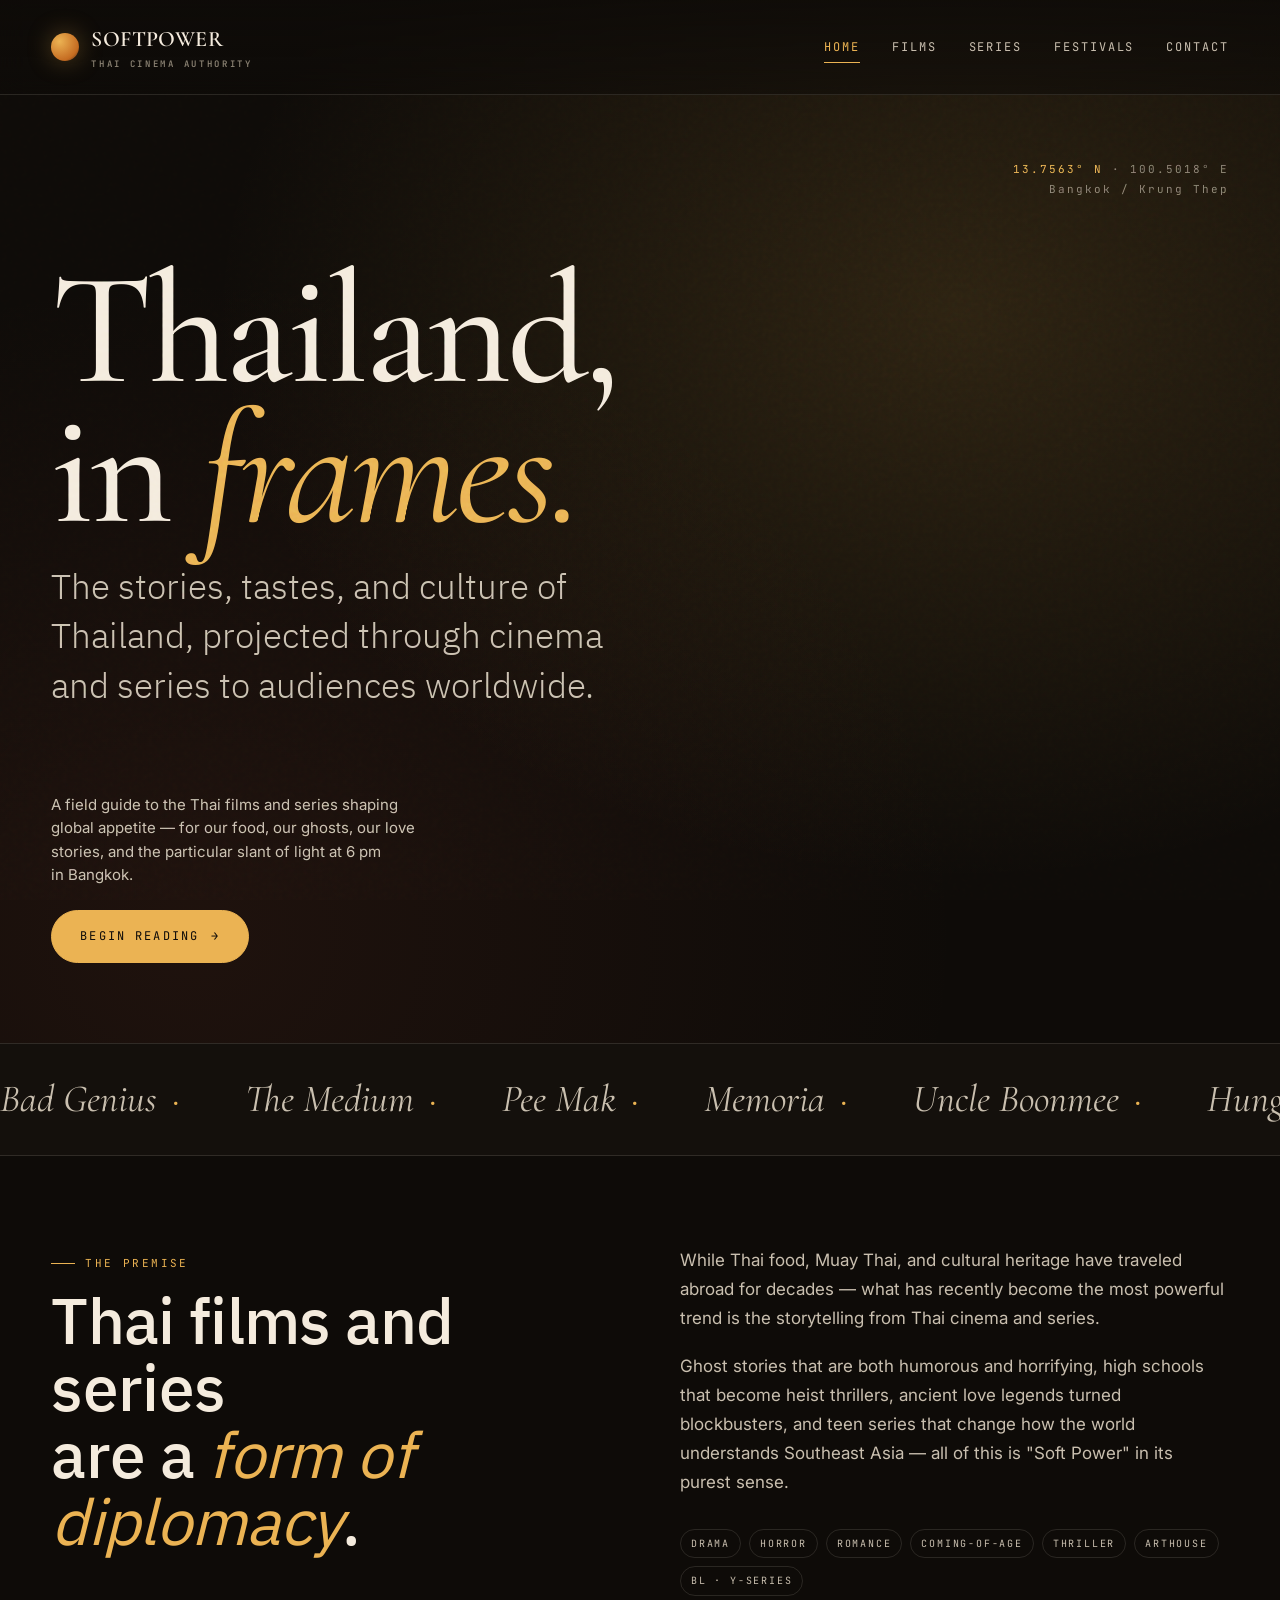
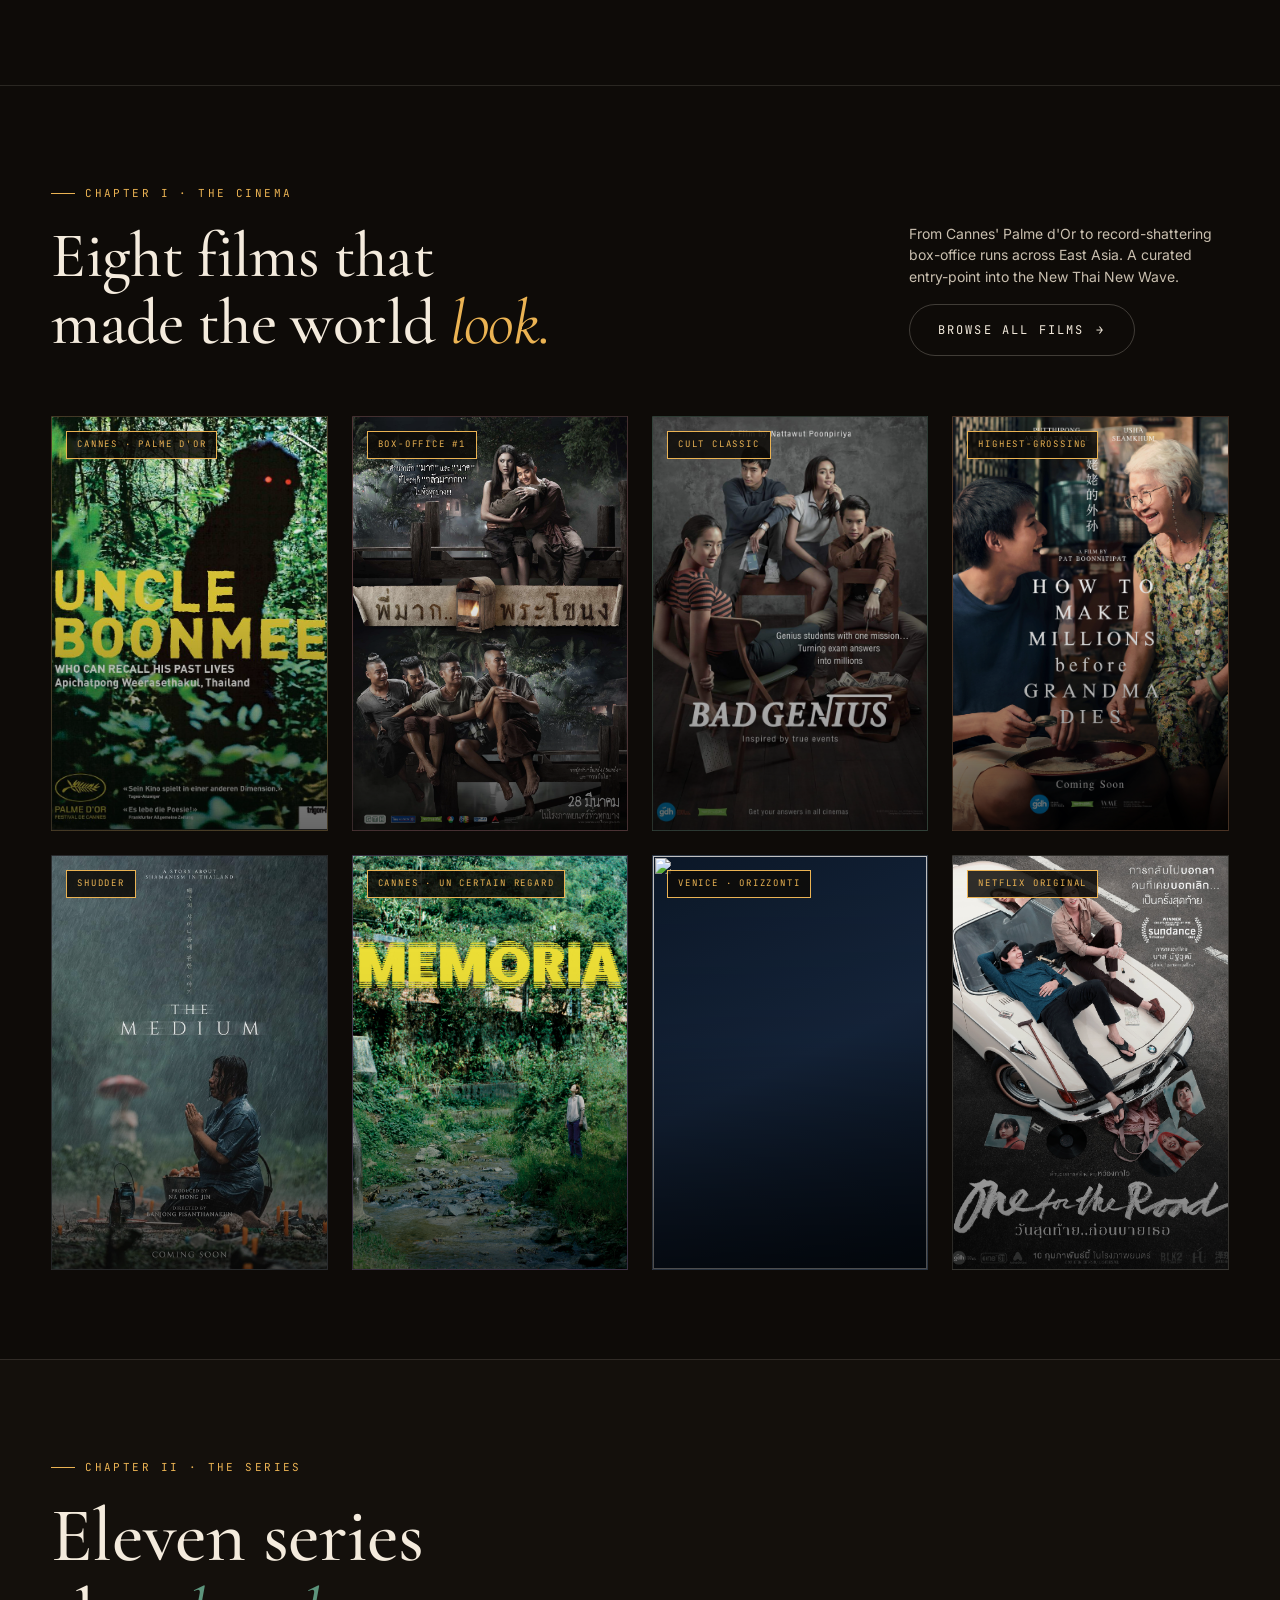
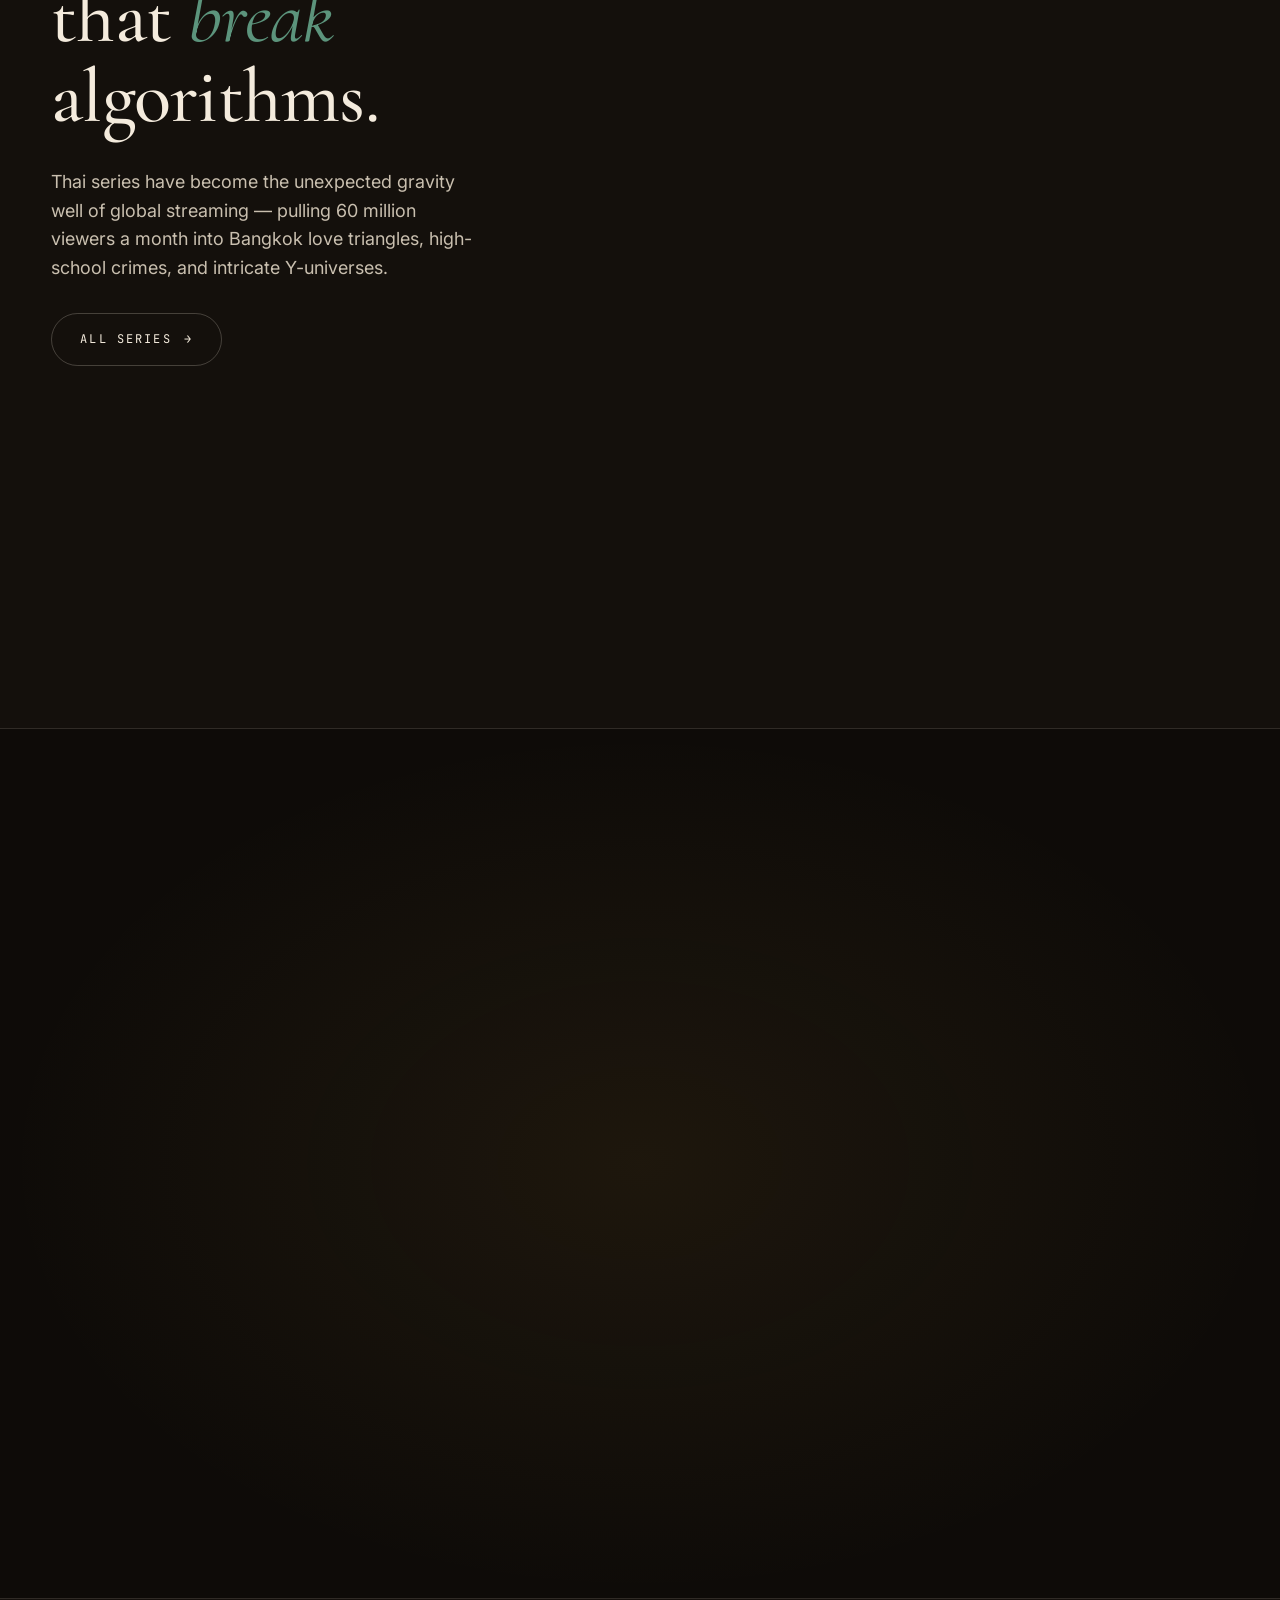
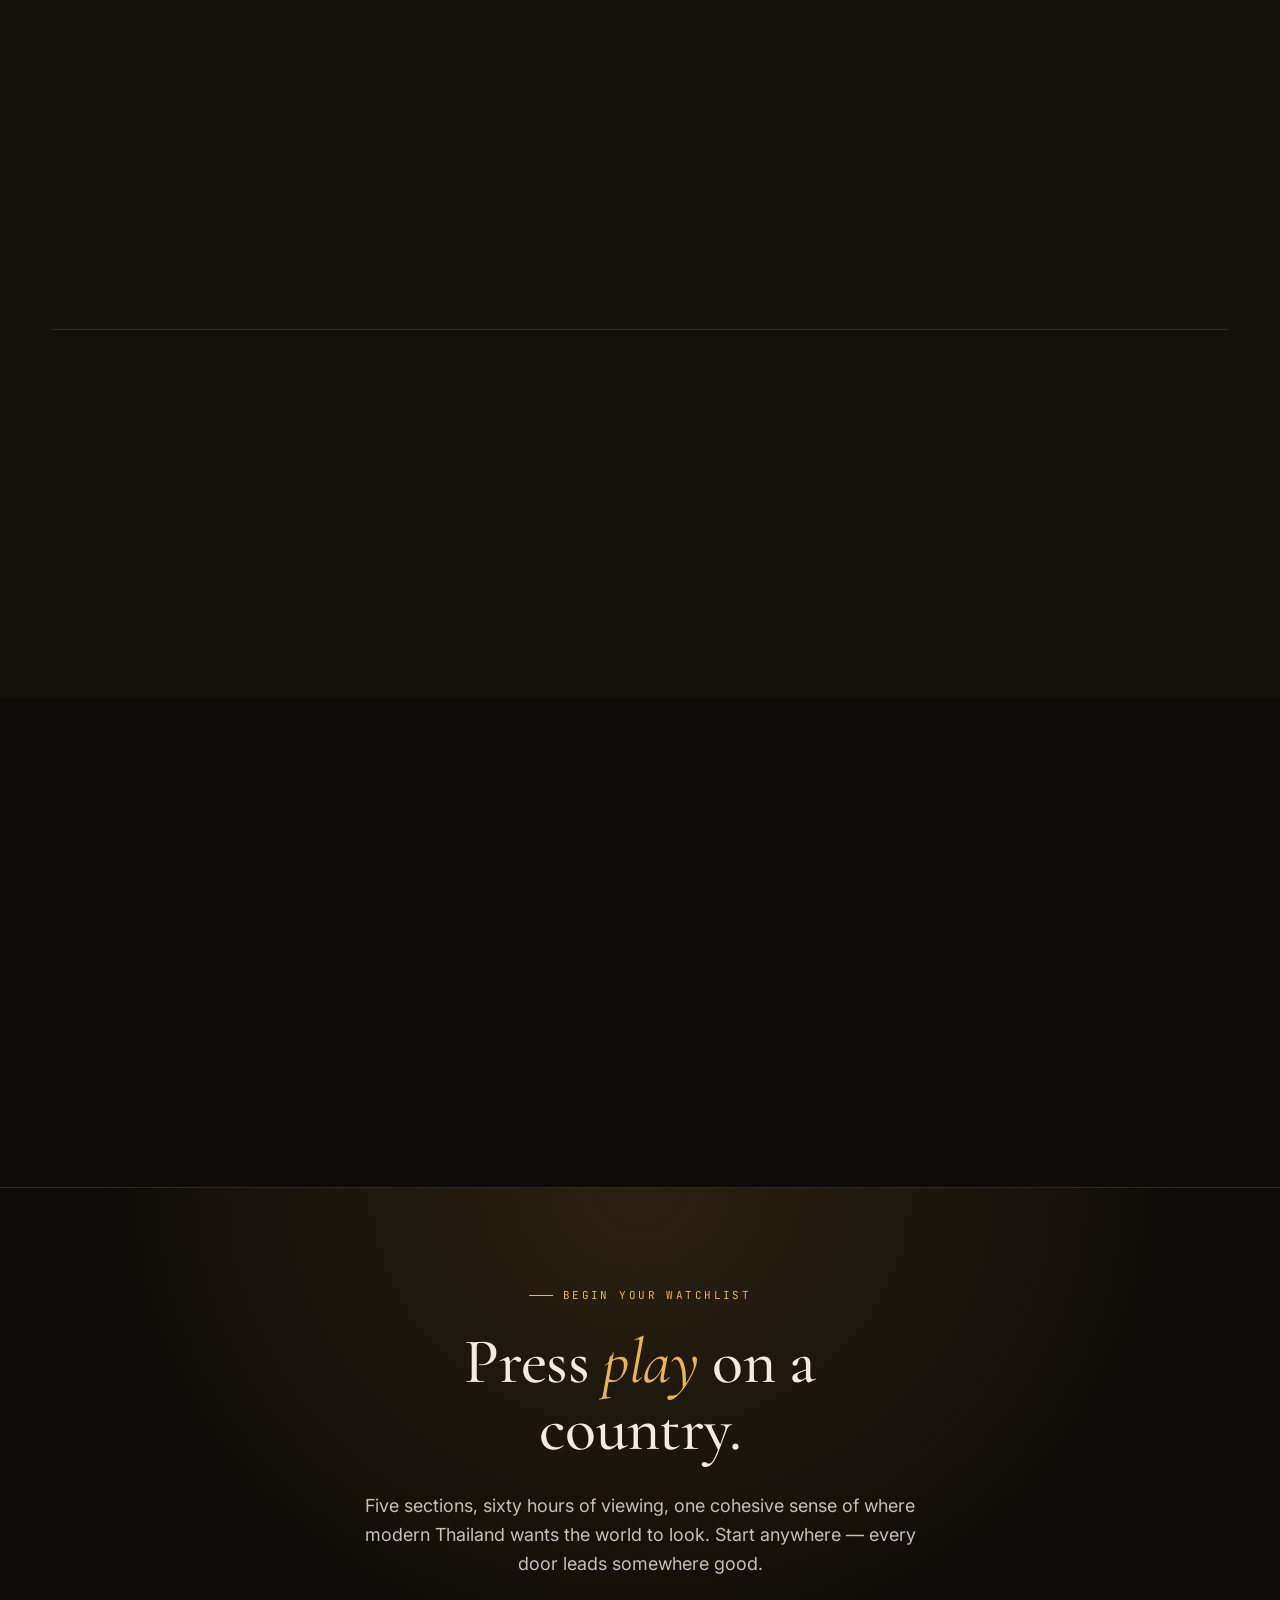
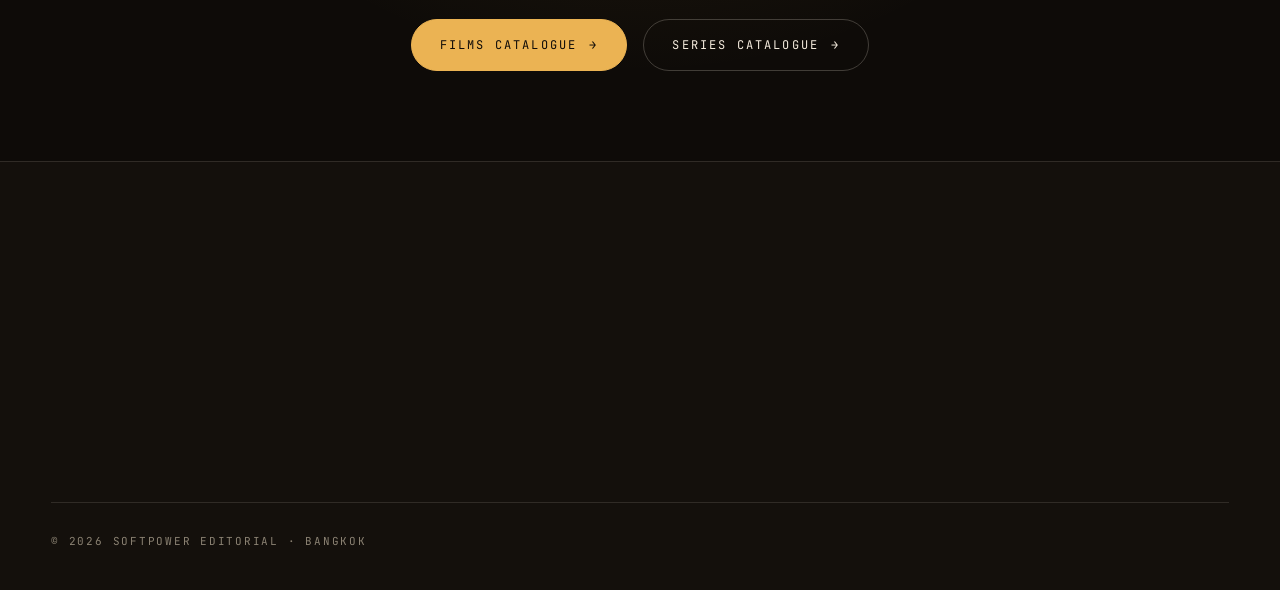
==== commit 5c203189: "Add files via upload" ====
--- a/project/index.html
+++ b/project/index.html
@@ -370,7 +370,7 @@
     <h1>
       <span class="row">Thailand,</span>
       <span class="row">in <em>frames.</em></span>
-      <span class="thai-line">เรื่องราว รสนิยม และวัฒนธรรมไทย ที่ถูกฉายผ่านจอเงินและซีรีส์ ไปสู่ผู้ชมทั่วโลก</span>
+      <span class="thai-line">The stories, tastes, and culture of Thailand, projected through cinema and series to audiences worldwide.</span>
     </h1>
   </div>
 
@@ -385,7 +385,7 @@
 <!-- ============== MARQUEE ============== -->
 <div class="marquee">
   <div class="marquee-track">
-    <span>ฉลาดเกมส์โกง <em>·</em></span>
+    <span>Bad Genius <em>·</em></span>
     <span>The Medium <em>·</em></span>
     <span>Pee Mak <em>·</em></span>
     <span>Memoria <em>·</em></span>
@@ -398,7 +398,7 @@
     <span>Girl from Nowhere <em>·</em></span>
     <span>One for the Road <em>·</em></span>
     <!-- duplicate for seamless loop -->
-    <span>ฉลาดเกมส์โกง <em>·</em></span>
+    <span>Bad Genius <em>·</em></span>
     <span>The Medium <em>·</em></span>
     <span>Pee Mak <em>·</em></span>
     <span>Memoria <em>·</em></span>
@@ -419,11 +419,11 @@
     <div class="story-grid">
       <div>
         <div class="eyebrow">The Premise</div>
-        <h2 class="thai" style="margin-top:20px;">หนังและซีรีส์ไทย<br/>คือ <em>การทูตชนิดหนึ่ง</em>.</h2>
+        <h2 class="thai" style="margin-top:20px;">Thai films and series<br/>are a <em>form of diplomacy</em>.</h2>
       </div>
       <div class="story-text">
-        <p>ในขณะที่ตลาดอาหารไทย มวยไทย และมรดกวัฒนธรรมต่างเดินทางออกนอกประเทศมานานหลายทศวรรษ — สิ่งที่เพิ่งเริ่มกลายเป็นกระแสที่ทรงพลังที่สุด คือเรื่องเล่าจากจอภาพยนตร์และซีรีส์ไทย</p>
-        <p>เรื่องผีที่เป็นทั้งอารมณ์ขันและสยอง โรงเรียนมัธยมที่กลายเป็น heist thriller ตำนานรักโบราณที่กลายเป็นบล็อกบัสเตอร์ และซีรีส์วัยรุ่นที่เปลี่ยนวิธีที่โลกเข้าใจเอเชียตะวันออกเฉียงใต้ — ทั้งหมดนี้คือ “Soft Power” ในความหมายที่บริสุทธิ์ที่สุด</p>
+        <p>While Thai food, Muay Thai, and cultural heritage have traveled abroad for decades — what has recently become the most powerful trend is the storytelling from Thai cinema and series.</p>
+        <p>Ghost stories that are both humorous and horrifying, high schools that become heist thrillers, ancient love legends turned blockbusters, and teen series that change how the world understands Southeast Asia — all of this is "Soft Power" in its purest sense.</p>
         <div class="story-tags">
           <span class="tag">Drama</span>
           <span class="tag">Horror</span>
@@ -464,7 +464,7 @@
         <div class="card-meta">
           <div>
             <div class="card-title">Uncle Boonmee</div>
-            <div class="card-thai">ลุงบุญมีระลึกชาติ</div>
+            <div class="card-thai">Uncle Boonmee Raluek Chat</div>
           </div>
           <div class="card-rating">★ 7.6</div>
         </div>
@@ -480,7 +480,7 @@
         <div class="card-meta">
           <div>
             <div class="card-title">Pee Mak</div>
-            <div class="card-thai">พี่มาก..พระโขนง</div>
+            <div class="card-thai">Pee Mak Phra Khanong</div>
           </div>
           <div class="card-rating">★ 7.9</div>
         </div>
@@ -496,7 +496,7 @@
         <div class="card-meta">
           <div>
             <div class="card-title">Bad Genius</div>
-            <div class="card-thai">ฉลาดเกมส์โกง</div>
+            <div class="card-thai">Chalard Games Goeng</div>
           </div>
           <div class="card-rating">★ 7.6</div>
         </div>
@@ -512,7 +512,7 @@
         <div class="card-meta">
           <div>
             <div class="card-title">How to Make Millions…</div>
-            <div class="card-thai">หลานม่า</div>
+            <div class="card-thai">Lahn Mah</div>
           </div>
           <div class="card-rating">★ 8.0</div>
         </div>
@@ -528,7 +528,7 @@
         <div class="card-meta">
           <div>
             <div class="card-title">The Medium</div>
-            <div class="card-thai">ร่างทรง</div>
+            <div class="card-thai">Rang Zong</div>
           </div>
           <div class="card-rating">★ 6.9</div>
         </div>
@@ -544,7 +544,7 @@
         <div class="card-meta">
           <div>
             <div class="card-title">Memoria</div>
-            <div class="card-thai">เมโมเรีย</div>
+            <div class="card-thai">Memoria</div>
           </div>
           <div class="card-rating">★ 7.0</div>
         </div>
@@ -560,7 +560,7 @@
         <div class="card-meta">
           <div>
             <div class="card-title">Manta Ray</div>
-            <div class="card-thai">กระเบนราหู</div>
+            <div class="card-thai">Kraben Rahu</div>
           </div>
           <div class="card-rating">★ 6.8</div>
         </div>
@@ -576,7 +576,7 @@
         <div class="card-meta">
           <div>
             <div class="card-title">One for the Road</div>
-            <div class="card-thai">วันสุดท้าย..ก่อนบายเธอ</div>
+            <div class="card-thai">Wan Sudtai.. Kon Bai Ther</div>
           </div>
           <div class="card-rating">★ 7.0</div>
         </div>
@@ -602,7 +602,7 @@
           <div class="num">N°01</div>
           <div>
             <div class="title"><em>Girl from Nowhere</em></div>
-            <small>เด็กใหม่ · Netflix · 2 seasons</small>
+            <small>Dek Mai · Netflix · 2 seasons</small>
           </div>
           <div class="info"><span class="yr">2018—21</span><span>School · Thriller</span></div>
         </a>
@@ -610,7 +610,7 @@
           <div class="num">N°02</div>
           <div>
             <div class="title"><em>Hormones</em></div>
-            <small>วัยว้าวุ่น · GDH · 3 seasons</small>
+            <small>Wai Wa Woon · GDH · 3 seasons</small>
           </div>
           <div class="info"><span class="yr">2013—15</span><span>Coming-of-Age</span></div>
         </a>
@@ -618,7 +618,7 @@
           <div class="num">N°03</div>
           <div>
             <div class="title"><em>Bad Genius: The Series</em></div>
-            <small>ฉลาดเกมส์โกง · One31 · Limited</small>
+            <small>Chalard Games Goeng · One31 · Limited</small>
           </div>
           <div class="info"><span class="yr">2020</span><span>Heist</span></div>
         </a>
@@ -626,7 +626,7 @@
           <div class="num">N°04</div>
           <div>
             <div class="title"><em>Hunger</em></div>
-            <small>คนหิว เกมกระหาย · Netflix · Film</small>
+            <small>Kon Hiu Game Krahai · Netflix · Film</small>
           </div>
           <div class="info"><span class="yr">2023</span><span>Drama · Food</span></div>
         </a>
@@ -634,7 +634,7 @@
           <div class="num">N°05</div>
           <div>
             <div class="title"><em>Doctor Climax</em></div>
-            <small>หมอความรัก · Netflix · S1</small>
+            <small>Mor Kwam Ruk · Netflix · S1</small>
           </div>
           <div class="info"><span class="yr">2024</span><span>Period · Comedy</span></div>
         </a>
@@ -642,7 +642,7 @@
           <div class="num">N°06</div>
           <div>
             <div class="title"><em>Master of the House</em></div>
-            <small>ลูกผู้ชาย · Netflix · S1</small>
+            <small>Luk Poo Chai · Netflix · S1</small>
           </div>
           <div class="info"><span class="yr">2024</span><span>Drama · Thriller</span></div>
         </a>
@@ -650,7 +650,7 @@
           <div class="num">N°07</div>
           <div>
             <div class="title"><em>Delete</em></div>
-            <small>เดลีท · Netflix · Limited</small>
+            <small>Delete · Netflix · Limited</small>
           </div>
           <div class="info"><span class="yr">2023</span><span>Sci-Fi · Romance</span></div>
         </a>
@@ -658,7 +658,7 @@
           <div class="num">N°08</div>
           <div>
             <div class="title"><em>The Stranded</em></div>
-            <small>เคว้ง · Netflix · S1</small>
+            <small>Kweng · Netflix · S1</small>
           </div>
           <div class="info"><span class="yr">2019</span><span>Mystery</span></div>
         </a>
@@ -674,13 +674,13 @@
       <div>
         <div class="poster tint-rose">
           <img src="images/how%20to%20make%20millions%20before%20grandma%20dies.jpg" alt="" loading="lazy">
-<div class="poster-label"><strong>หลานม่า · How to Make Millions Before Grandma Dies</strong>still — kitchen scene</div>
+<div class="poster-label"><strong>Lahn Mah · How to Make Millions Before Grandma Dies</strong>still — kitchen scene</div>
         </div>
       </div>
       <div>
         <div class="eyebrow">Spotlight · This Edition</div>
         <h2 style="margin: 20px 0;">A grandson, a grandmother, and an <em>inheritance</em> the world cried over.</h2>
-        <p class="lead">Released April 2024, <em style="color:var(--gold)">หลานม่า</em> became the highest-grossing Thai film of all time across Indonesia, Vietnam, and the Philippines — and in doing so, quietly redefined what a Thai family drama could be exported as.</p>
+        <p class="lead">Released April 2024, <em style="color:var(--gold)">Lahn Mah</em> became the highest-grossing Thai film of all time across Indonesia, Vietnam, and the Philippines — and in doing so, quietly redefined what a Thai family drama could be exported as.</p>
 
         <div class="meta-grid">
           <div class="meta-cell">
